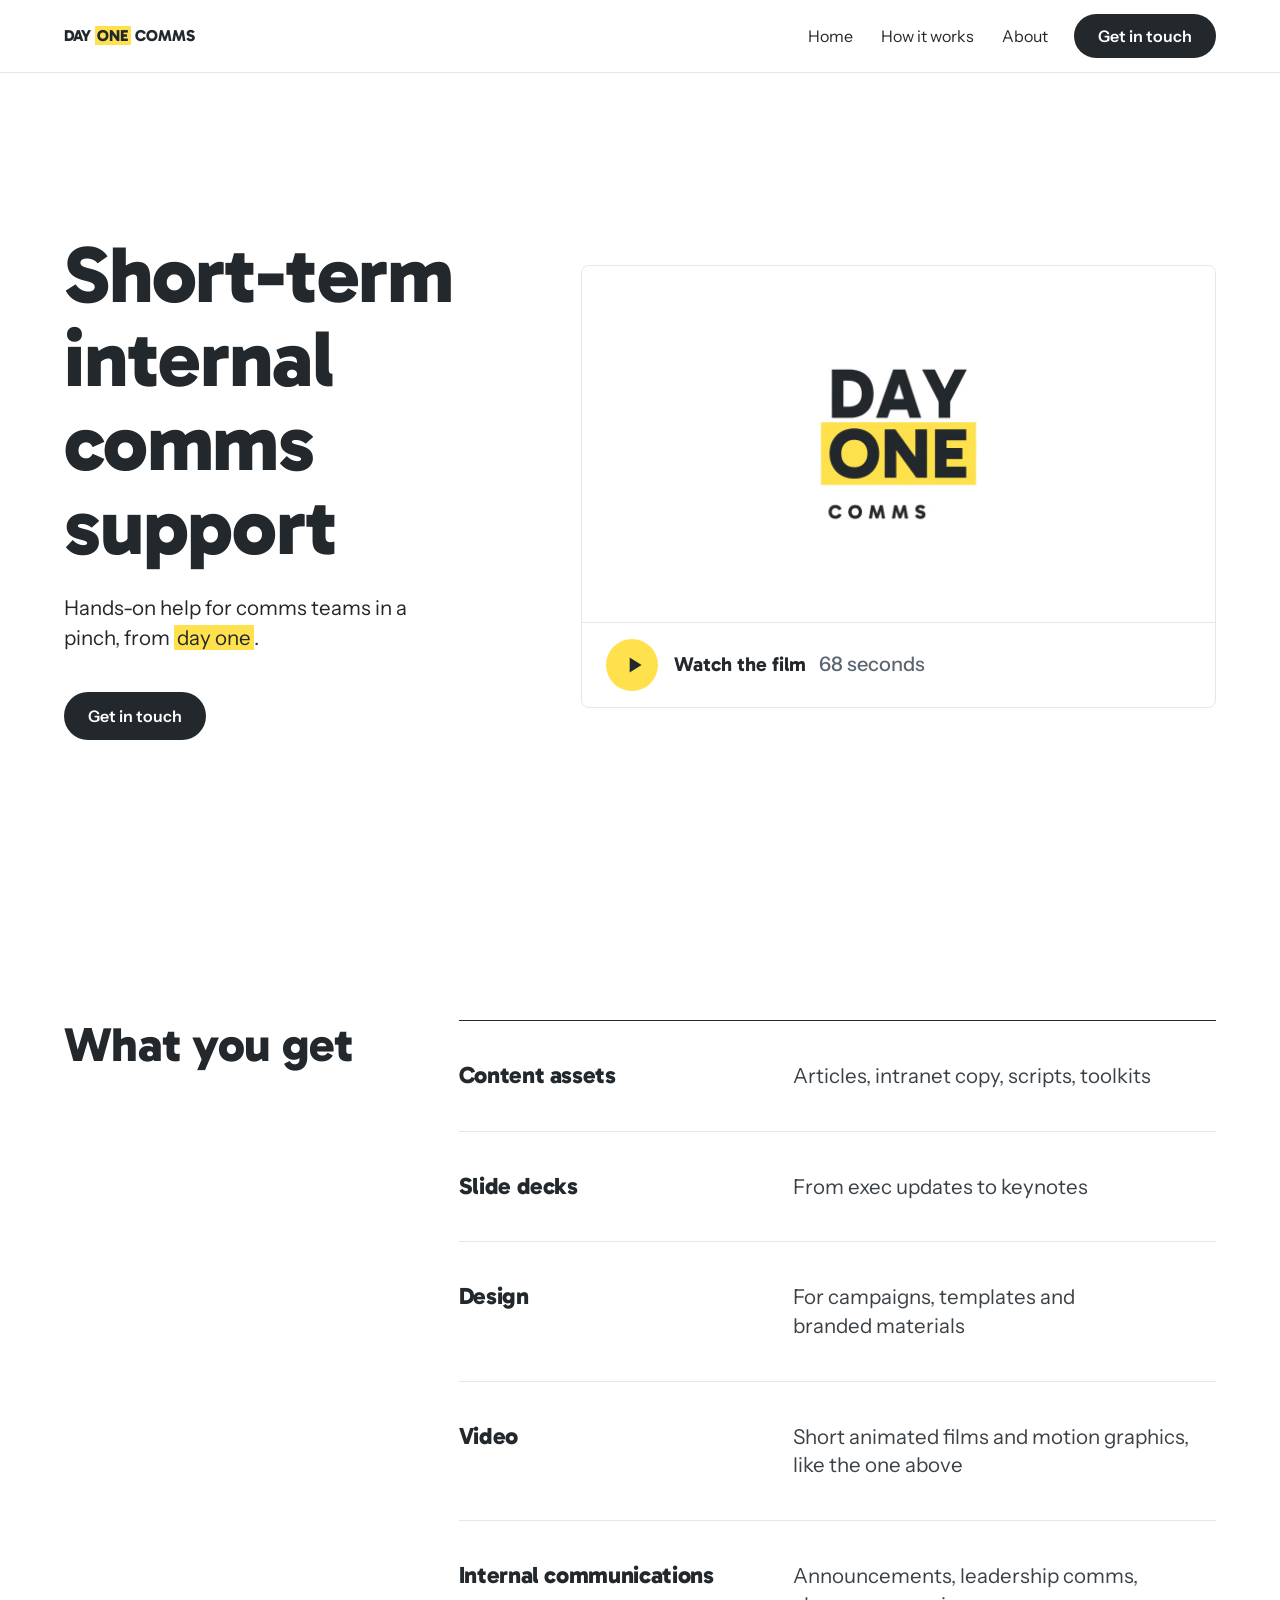
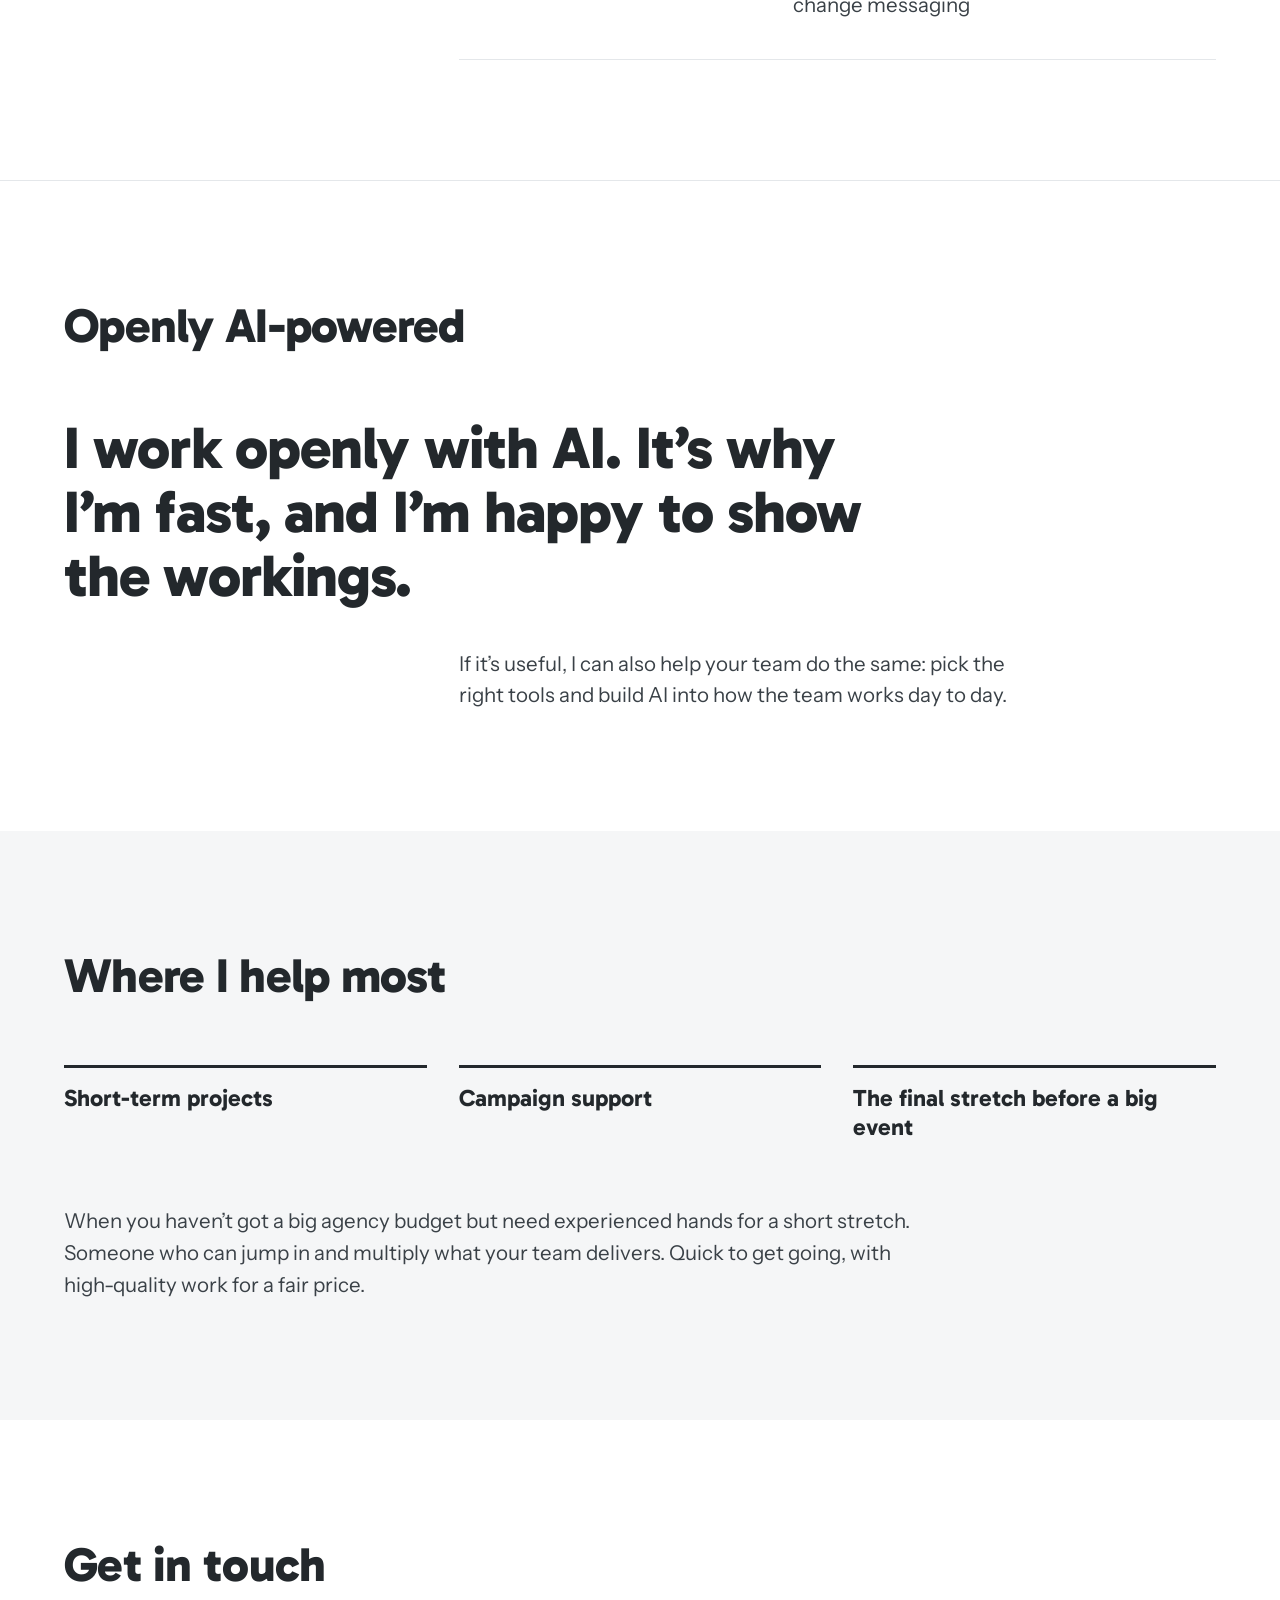
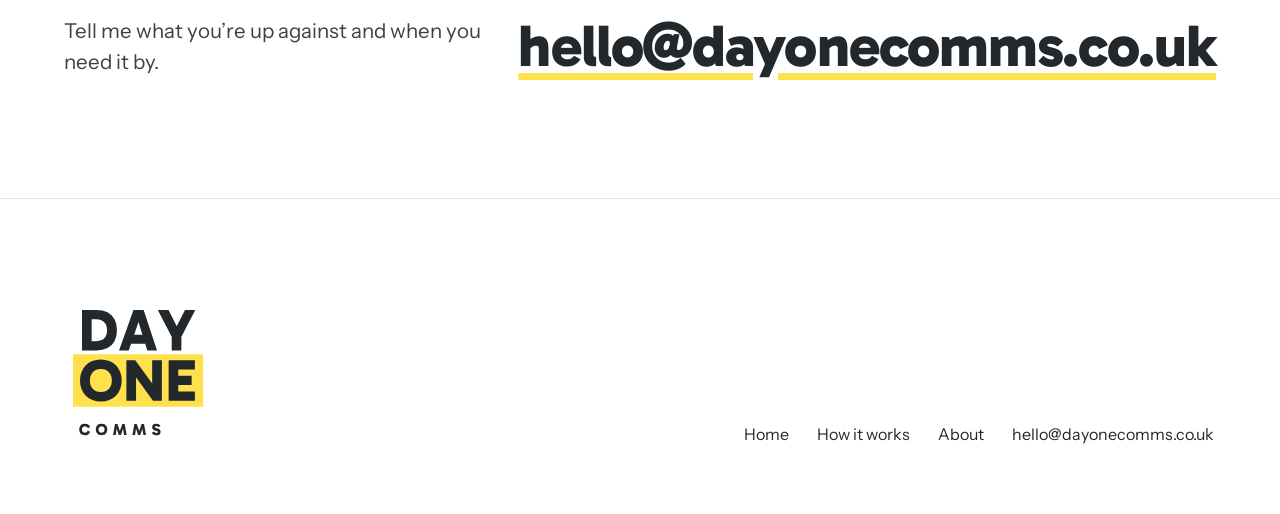
==== index.html @ db94499b "Add Cloudflare Web Analytics to all pages Cookieless visitor counts for Home, How it works and About" ====
<!doctype html>
<html lang="en">
<head>
  <meta charset="utf-8">
  <meta name="viewport" content="width=device-width, initial-scale=1">
  <title>Day One Comms</title>
  <meta name="description" content="Short-term, hands-on internal comms support. Content, slide decks, design and internal communications, produced from day one. Openly AI-powered.">
  <link rel="icon" href="favicon.svg" type="image/svg+xml">
  <link rel="stylesheet" href="https://fonts.googleapis.com/css2?family=Gabarito:wght@400..900&family=Instrument+Sans:ital,wght@0,400..700;1,400..700&display=swap">
  <link rel="stylesheet" href="site.css?v=1">
</head>
<body>

  <header class="site-nav">
    <nav class="container" aria-label="Main">
      <a class="wordmark" href="index.html">DAY <mark>ONE</mark> COMMS</a>
      <a href="index.html" aria-current="page">Home</a>
      <a href="how-it-works.html">How it works</a>
      <a href="bio.html">About</a>
      <a class="button" href="mailto:hello@dayonecomms.co.uk">Get in touch</a>
    </nav>
  </header>

  <main>
    <section class="hero">
      <div class="container grid">
        <div>
          <h1>Short-term internal comms support</h1>
          <p class="lead">Hands-on help for comms teams in a pinch, from <mark>day one</mark>.</p>
          <div class="actions">
            <a class="button" href="mailto:hello@dayonecomms.co.uk">Get in touch</a>
          </div>
        </div>

        <figure class="film-card">
          <button type="button" class="film-open" aria-haspopup="dialog" aria-controls="film-dialog">
            <img src="assets/film/day-one-comms-film-poster-v6.jpg" alt="" width="1280" height="720">
            <span class="film-bar">
              <span class="film-play" aria-hidden="true"><svg viewBox="0 0 24 24" width="26" height="26"><path d="M8 5v14l11-7z"/></svg></span>
              <span class="film-label">Watch the film <span class="film-len">68 seconds</span></span>
            </span>
          </button>
        </figure>
      </div>
    </section>

    <dialog id="film-dialog" class="film-dialog" aria-label="Day One Comms film">
      <form method="dialog"><button class="film-close">Close <span aria-hidden="true">&times;</span></button></form>
      <video controls playsinline preload="none" poster="assets/film/day-one-comms-film-poster-v6.jpg">
        <source src="assets/film/day-one-comms-film-v6.mp4" type="video/mp4">
      </video>
    </dialog>

    <section class="get">
      <div class="container grid">
        <div class="section-head">
          <h2>What you get</h2>
        </div>
        <ul class="rows section-body">
          <li><h3>Content assets</h3><p>Articles, intranet copy, scripts, toolkits</p></li>
          <li><h3>Slide decks</h3><p>From exec updates to keynotes</p></li>
          <li><h3>Design</h3><p>For campaigns, templates and branded materials</p></li>
          <li><h3>Video</h3><p>Short animated films and motion graphics, like the one above</p></li>
          <li><h3>Internal communications</h3><p>Announcements, leadership comms, change messaging</p></li>
        </ul>
      </div>
    </section>

    <section class="ai">
      <div class="container grid">
        <div class="section-head">
          <h2>Openly AI-powered</h2>
        </div>
        <div class="claim">
          <p>I work openly with AI. It’s why I’m fast, and I’m happy to show the workings.</p>
          <p>If it’s useful, I can also help your team do the same: pick the right tools and build AI into how the team works day to day.</p>
        </div>
      </div>
    </section>

    <section class="band">
      <div class="container">
        <h2>Where I help most</h2>
        <ul class="moments">
          <li>Short-term projects</li>
          <li>Campaign support</li>
          <li>The final stretch before a big event</li>
        </ul>
        <p class="detail">When you haven’t got a big agency budget but need experienced hands for a short stretch. Someone who can jump in and multiply what your team delivers. Quick to get going, with high-quality work for a fair price.</p>
      </div>
    </section>

    <section class="close">
      <div class="container grid">
        <div class="close-head">
          <h2>Get in touch</h2>
          <p class="ask">Tell me what you’re up against and when you need it by.</p>
        </div>
        <div class="address-wrap">
          <a class="address" href="mailto:hello@dayonecomms.co.uk">hello@dayonecomms.co.uk</a>
        </div>
      </div>
    </section>
  </main>

  <footer class="site-foot">
    <div class="container">
      <img src="assets/lockup-stacked.svg" alt="Day One Comms" width="160" height="120">
      <nav aria-label="Footer">
        <a href="index.html">Home</a>
        <a href="how-it-works.html">How it works</a>
        <a href="bio.html">About</a>
        <a href="mailto:hello@dayonecomms.co.uk">hello@dayonecomms.co.uk</a>
      </nav>
    </div>
  </footer>

<script>
  (() => {
    const dialog = document.getElementById('film-dialog');
    const video = dialog.querySelector('video');
    document.querySelector('.film-open').addEventListener('click', () => {
      dialog.showModal();
      video.play().catch(() => {});
    });
    // Click on the dark backdrop closes the film.
    dialog.addEventListener('click', (e) => { if (e.target === dialog) dialog.close(); });
    dialog.addEventListener('close', () => { video.pause(); video.currentTime = 0; });
  })();
</script>

<!-- Cloudflare Web Analytics --><script type='module' src='https://static.cloudflareinsights.com/beacon.min.js' data-cf-beacon='{"token": "22058b80ae3543c8bf9f6d104d61c646"}'></script><!-- End Cloudflare Web Analytics -->
</body>
</html>
---- site.css ----
/* Hallmark · shape: Briefing Ledger · genre: editorial · theme: brand · redesign: full
 * paper: oklch(100% 0 0) · accent: oklch(90% 0.16 98) · display: Gabarito · body: Instrument Sans · hero: Stage (/), Banner (/how-it-works.html, /bio.html) · nav: edge-aligned · footer: mast · signature: the Day One film, playable from the first screen · surface: absolute
 * axes: white/grotesk/highlighter · posture: Stage · contrast: pass · fold: pass · v2.0.0 */
/* Hallmark · pre-emit critique: P4 H4 E4 S3 R5 V4 · weakest: S, no real work to show yet; led with the film because it is the one piece of real work the site has */
/* Hallmark · waive 7b · paper token is #ffffff · the Day One brand is black and slate copy on white with a yellow highlighter, white is the brand's own paper */
/* Hallmark · waive 39b · button.film-open wraps the whole film poster · the film card is one large tap target that opens the Day One film dialog */
/* Hallmark · waive 77 · the close holds the heading, the ask and the address set large · the Day One close is the contact itself, short by design so the email address is the last thing a visitor sees */
/* Hallmark · waive 78 · the four step titles in .steps h2 are item titles · How it works has no section heads, each Day One step is titled at the item size so four fit across */
/* Hallmark · waive 44c · .page-head on How it works and About is a Banner hero · the Day One inner pages are reference pages, so the first section shows above the fold */
/* Hallmark · waive 26b · no form controls or disabled states exist · the Day One homepage has links and one film button, nothing that can be disabled */
/* Hallmark · reworded "Hands-on help for comms teams in a pinch. I get across your landscape quickly and start producing output on day one." to "Hands-on help for comms teams in a pinch, from day one." · 58 limits the hero to one sentence */
/* Hallmark · reworded "When you haven’t got a business case for a contractor, but you need experienced hands for a short stretch." to "When you haven’t got a big agency budget but need experienced hands for a short stretch." · owner request: Day One is short-term contracting */
/* Hallmark · reworded "No retainer, no onboarding, just high-quality work for a fair price." to "Quick to get going, with high-quality work for a fair price." · owner request: engagements do involve some onboarding */
/* Hallmark · reworded "Best for short-term projects, campaign support, or the final stretch before a big event." to three moments in Where I help most · 58 limits the hero to one sentence */
@import url("./tokens.css");
@import url("./base.css");

:root { --display-weight: 800; --tracking-display: -0.015em; }

/* Grid */
.grid { display: grid; grid-template-columns: repeat(12, minmax(0, 1fr)); column-gap: var(--gap-columns); }

/* Highlighter, the brand's one accent */
mark { background: var(--color-accent); color: var(--color-accent-ink); padding: 0 0.15em; box-decoration-break: clone; -webkit-box-decoration-break: clone; }

/* Nav: edge-aligned, wordmark left, links and the contact right */
.site-nav { border-bottom: var(--rule-hair) solid var(--color-rule); }
.site-nav .container { display: flex; align-items: center; gap: var(--space-lg); min-height: 72px; }
.wordmark { font-family: var(--font-display); font-weight: 800; font-size: var(--text-md); text-decoration: none; margin-right: auto; white-space: nowrap; }
.site-nav a:not(.wordmark):not(.button) { text-decoration: none; padding: var(--space-2xs) var(--space-3xs); white-space: nowrap; }
.site-nav a[aria-current="page"] { text-decoration: underline; text-decoration-color: var(--color-accent); text-decoration-thickness: 3px; text-underline-offset: 6px; }
.site-nav a:not(.wordmark):not(.button):hover { background: var(--color-accent); color: var(--color-accent-ink); }

/* The one primary button */
.button { display: inline-flex; align-items: center; min-height: 48px; padding: 0 var(--space-lg); border-radius: var(--radius-pill); background: var(--color-ink); color: var(--color-paper); font-weight: 600; text-decoration: none; white-space: nowrap; transition: background-color var(--dur-short) var(--ease-out), color var(--dur-short) var(--ease-out); }
.button:hover { background: var(--color-accent); color: var(--color-accent-ink); }
.button:active { background: var(--color-ink-2); color: var(--color-paper); }
.button:focus-visible { outline: 2px solid var(--color-focus); outline-offset: 3px; }
.site-nav .button { min-height: 44px; }

/* Hero: Stage, text on five columns, the film on seven */
.hero { min-height: calc(100dvh - 73px); display: flex; align-items: center; padding-block: var(--space-xl); }
.hero .grid { align-items: center; grid-template-columns: minmax(0, 5fr) minmax(0, 7fr); column-gap: var(--space-2xl); }
.hero h1 { font-size: var(--text-display); max-width: 11ch; }
.hero .lead { margin-top: var(--space-lg); max-width: 26ch; }
.hero .actions { margin-top: var(--space-xl); display: flex; gap: var(--space-lg); align-items: center; flex-wrap: wrap; }

/* The film */
.film-card { margin: 0; }
.film-open { all: unset; box-sizing: border-box; display: block; width: 100%; cursor: pointer; border: var(--rule-hair) solid var(--color-rule); border-radius: 8px; overflow: hidden; background: var(--color-paper); }
.film-open img { width: 100%; height: auto; }
.film-bar { white-space: nowrap; display: flex; align-items: center; gap: var(--space-md); padding: var(--space-md) var(--space-lg); border-top: var(--rule-hair) solid var(--color-rule); }
.film-play { flex: 0 0 52px; width: 52px; height: 52px; border-radius: 50%; background: var(--color-accent); display: flex; align-items: center; justify-content: center; padding-left: var(--space-2xs); box-sizing: border-box; transition: transform var(--dur-short) var(--ease-out); }
.film-play svg { fill: var(--color-accent-ink); }
.film-open:hover .film-play { transform: scale(1.07); }
.film-open:active .film-play { transform: scale(0.97); }
.film-open:focus-visible { outline: 2px solid var(--color-focus); outline-offset: 3px; }
.film-label { font-family: var(--font-display); font-weight: 700; font-size: var(--text-lg); white-space: nowrap; }
.film-len { font-family: var(--font-body); font-weight: 500; color: var(--color-muted); margin-left: 0.4em; }
.film-dialog { border: 0; padding: 0; background: transparent; width: min(92vw, 1280px); max-width: none; overflow: visible; }
.film-dialog::backdrop { background: var(--color-backdrop); }
.film-dialog video { width: 100%; aspect-ratio: 16 / 9; border-radius: 8px; background: var(--color-video); }
.film-close { all: unset; cursor: pointer; position: absolute; top: -2.6rem; right: 0; color: var(--color-on-backdrop); font-weight: 600; padding: var(--space-2xs) var(--space-xs); }
.film-close:focus-visible { outline: 2px solid var(--color-accent); }

/* Sections */
section { padding-block: var(--section-gap-s); }
.section-head { grid-column: 1 / span 4; }
.section-body { grid-column: 5 / span 8; }

/* What you get: rows parted by hairlines */
.rows { list-style: none; margin: 0; padding: 0; border-top: var(--rule-hair) solid var(--color-ink); }
.rows li { display: grid; grid-template-columns: 5fr 7fr; column-gap: var(--gap-columns); align-items: baseline; padding-block: var(--space-xl); border-bottom: var(--rule-hair) solid var(--color-rule); }
.rows h3 { font-size: var(--text-title); }
.rows p { color: var(--color-ink-2); font-size: var(--text-lead); line-height: 1.4; }

/* Openly AI-powered: split head, the claim set large */
.ai { border-top: var(--rule-hair) solid var(--color-rule); }
.ai .section-head { grid-column: 1 / -1; }
.ai .claim { grid-column: 1 / span 10; margin-top: var(--space-2xl); }
.ai .claim p:first-child { max-width: none; font-family: var(--font-display); font-weight: 800; font-size: var(--text-display-s); line-height: 1.08; letter-spacing: -0.015em; }
.ai .claim p + p { margin-top: var(--space-xl); margin-left: calc((100% + var(--gap-columns)) * 0.4); font-size: var(--text-lead); color: var(--color-ink-2); max-width: 46ch; }

/* Where I help most: a band on paper-2 */
.band { background: var(--color-paper-2); color: var(--color-ink); }
.band .lead { margin-top: var(--space-md); }
.moments { list-style: none; margin: var(--space-2xl) 0 0; padding: 0; display: grid; grid-template-columns: repeat(3, minmax(0, 1fr)); gap: var(--gap-columns); }
.moments li { border-top: 3px solid var(--color-ink); padding-top: var(--space-md); font-family: var(--font-display); font-weight: 700; font-size: var(--text-title); line-height: 1.2; }
.band .detail { margin-top: var(--space-2xl); max-width: 62ch; font-size: var(--text-lead); color: var(--color-ink-2); }

/* Close: the ask, then the address */
.close .grid { align-items: end; }
.close .close-head { grid-column: 1 / span 5; }
.close .address-wrap { grid-column: 6 / span 7; justify-self: end; }
.close .ask { margin-top: var(--space-lg); font-size: var(--text-lead); color: var(--color-ink-2); }
.close .address { display: inline-block; white-space: nowrap; font-family: var(--font-display); font-weight: 800; font-size: clamp(1.25rem, 5.4vw, var(--text-display-s)); line-height: 1.1; letter-spacing: -0.015em; text-decoration: underline; text-decoration-color: var(--color-accent); text-decoration-thickness: 0.12em; text-underline-offset: 0.12em; transition: background-color var(--dur-short) var(--ease-out); }
.close .address:hover { background: var(--color-accent); color: var(--color-accent-ink); }
.close .address:active { background: var(--color-paper-3); }

/* Footer: mast */
.site-foot { border-top: var(--rule-hair) solid var(--color-rule); padding-block: var(--space-3xl) var(--space-2xl); }
.site-foot .container { display: flex; align-items: flex-end; justify-content: space-between; gap: var(--space-xl); flex-wrap: wrap; }
.site-foot img { width: 160px; height: auto; }
.site-foot nav { display: flex; gap: var(--space-lg); flex-wrap: wrap; }
.site-foot nav a { text-decoration: none; padding: var(--space-2xs) var(--space-3xs); }
.site-foot nav a:hover { background: var(--color-accent); color: var(--color-accent-ink); }

/* Under 60rem everything stacks in reading order */
@media (max-width: 60rem) {
  .hero { min-height: 0; }
  .hero .grid { grid-template-columns: minmax(0, 1fr); row-gap: var(--space-xl); }
  .section-head, .section-body, .ai .claim, .ai .section-head, .close .close-head, .close .address-wrap { grid-column: 1 / -1; justify-self: start; }
  .close .address-wrap { margin-top: var(--space-xl); }
  .ai .claim p + p { margin-left: 0; }
  .section-body, .ai .claim { margin-top: var(--space-xl); }
  .rows li { grid-template-columns: minmax(0, 1fr); row-gap: var(--space-xs); }
  .moments { grid-template-columns: minmax(0, 1fr); }
  .site-nav .container { flex-wrap: wrap; row-gap: var(--space-xs); padding-block: var(--space-sm); }
}
@media (max-width: 40rem) {
  .film-bar, .film-label { white-space: normal; }
  .film-len { display: block; margin-left: 0; }
}

/* Inner pages: Banner hero, the first section starts above the fold */
.page-head { padding-block: var(--space-3xl); }
.page-head + section:not(.band) { padding-top: var(--space-2xl); }
.page-head + section.process:not(.band) { padding-top: 0; }
.close h2 mark { white-space: nowrap; }
.page-head h1 { font-size: var(--text-display); }
.page-head .lead { margin-top: var(--space-lg); max-width: 40ch; }
.page-head .intro { margin-top: var(--space-lg); max-width: 38ch; font-family: var(--font-display); font-weight: 700; font-size: var(--text-xl); line-height: 1.3; letter-spacing: -0.01em; }

/* How it works: four steps across */
.steps { list-style: none; margin: 0; padding: 0; display: grid; grid-template-columns: repeat(4, minmax(0, 1fr)); gap: var(--gap-columns); counter-reset: step; }
.steps > li { border-top: 3px solid var(--color-ink); padding-top: var(--space-lg); }
.steps .art { background: var(--color-paper-2); border-radius: var(--radius-card); padding: var(--space-lg); margin-bottom: var(--space-lg); }
.steps .art svg { width: 100%; height: auto; max-height: 180px; }
.steps h2 { font-size: var(--text-title); line-height: 1.2; }
.steps h2 .h2-light { display: block; }
.steps ul { margin: var(--space-md) 0 0; padding-left: 1.1em; }
.steps ul li { margin-block: var(--space-2xs); }
.steps ul li::marker { color: var(--color-muted); }

/* Wireframe illustrations, the brand's own drawing style */
.wf .card { fill: var(--color-paper); stroke: var(--color-ink); stroke-width: 2.5; }
.wf .card-faint { fill: var(--color-paper); stroke: var(--color-rule); stroke-width: 2.5; }
.wf .bar { fill: var(--color-rule); }
.wf .bar-ink { fill: var(--color-ink); }
.wf .hl { fill: var(--color-accent); }
.wf .swatch-muted { fill: var(--color-muted); }
.wf .tick { fill: none; stroke: var(--color-accent-ink); stroke-width: 2.6; stroke-linecap: round; stroke-linejoin: round; }

/* About: a two by two of strengths */
.strengths { list-style: none; margin: var(--space-2xl) 0 0; padding: 0; display: grid; grid-template-columns: repeat(2, minmax(0, 1fr)); gap: var(--space-2xl) var(--gap-columns); }
.strengths li { border-top: 3px solid var(--color-ink); padding-top: var(--space-md); font-size: var(--text-lead); line-height: 1.4; }
.rows.facts li { grid-template-columns: minmax(0, 1fr); }

@media (max-width: 60rem) {
  .steps { grid-template-columns: repeat(2, minmax(0, 1fr)); row-gap: var(--space-2xl); }
  .strengths { grid-template-columns: minmax(0, 1fr); }
}
@media (max-width: 40rem) {
  .steps { grid-template-columns: minmax(0, 1fr); }
}
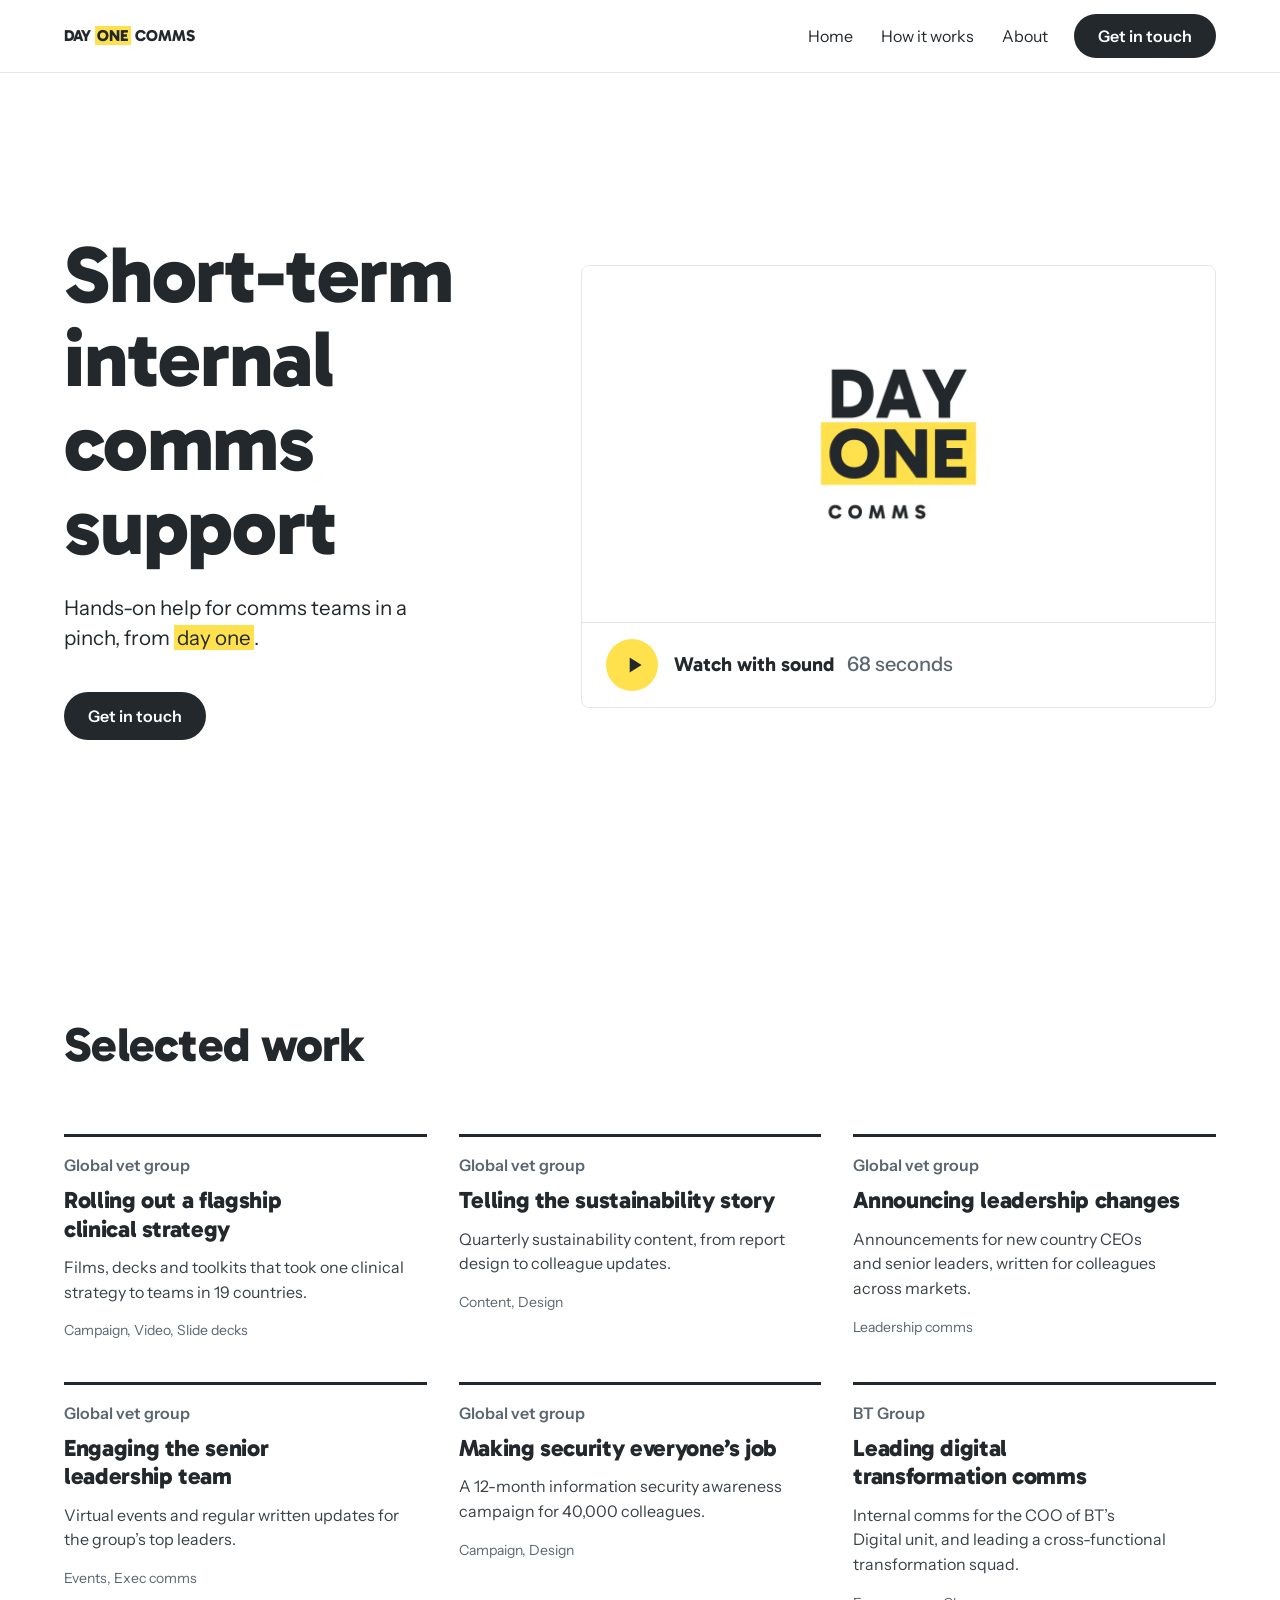
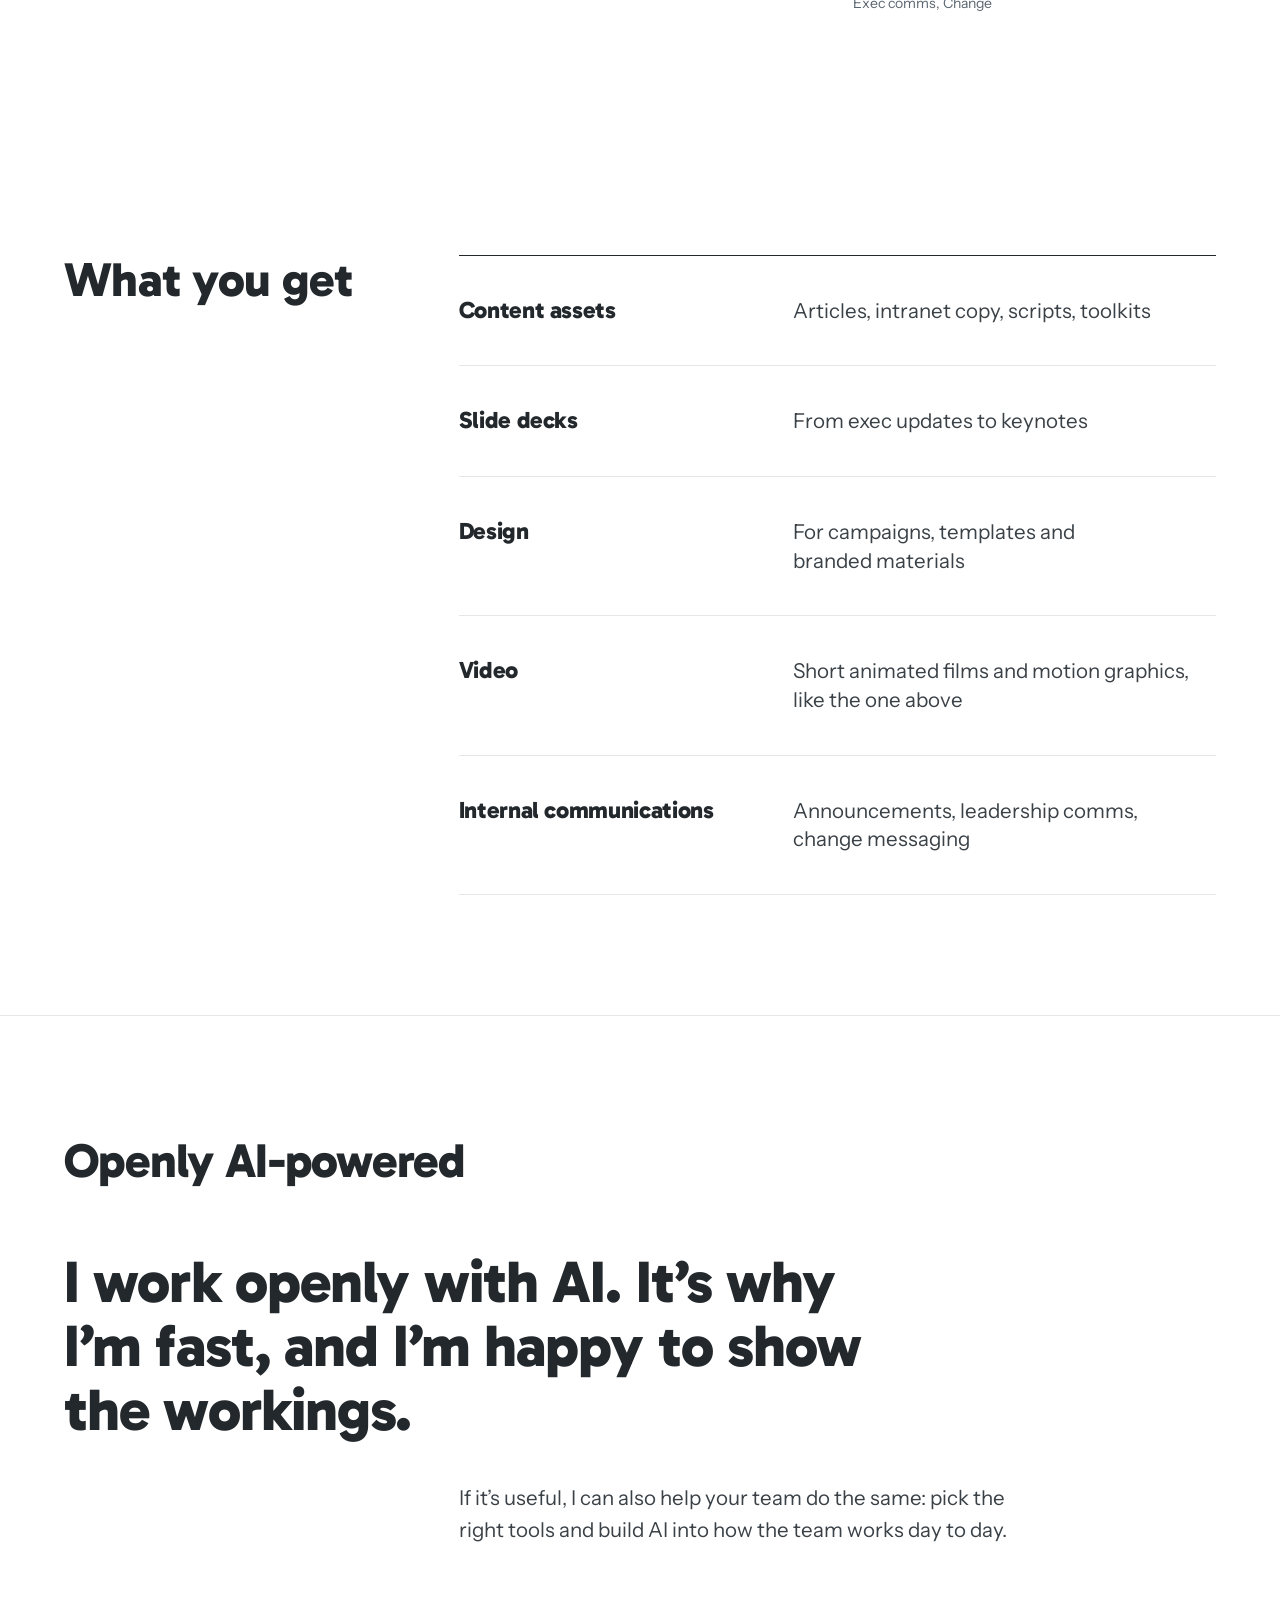
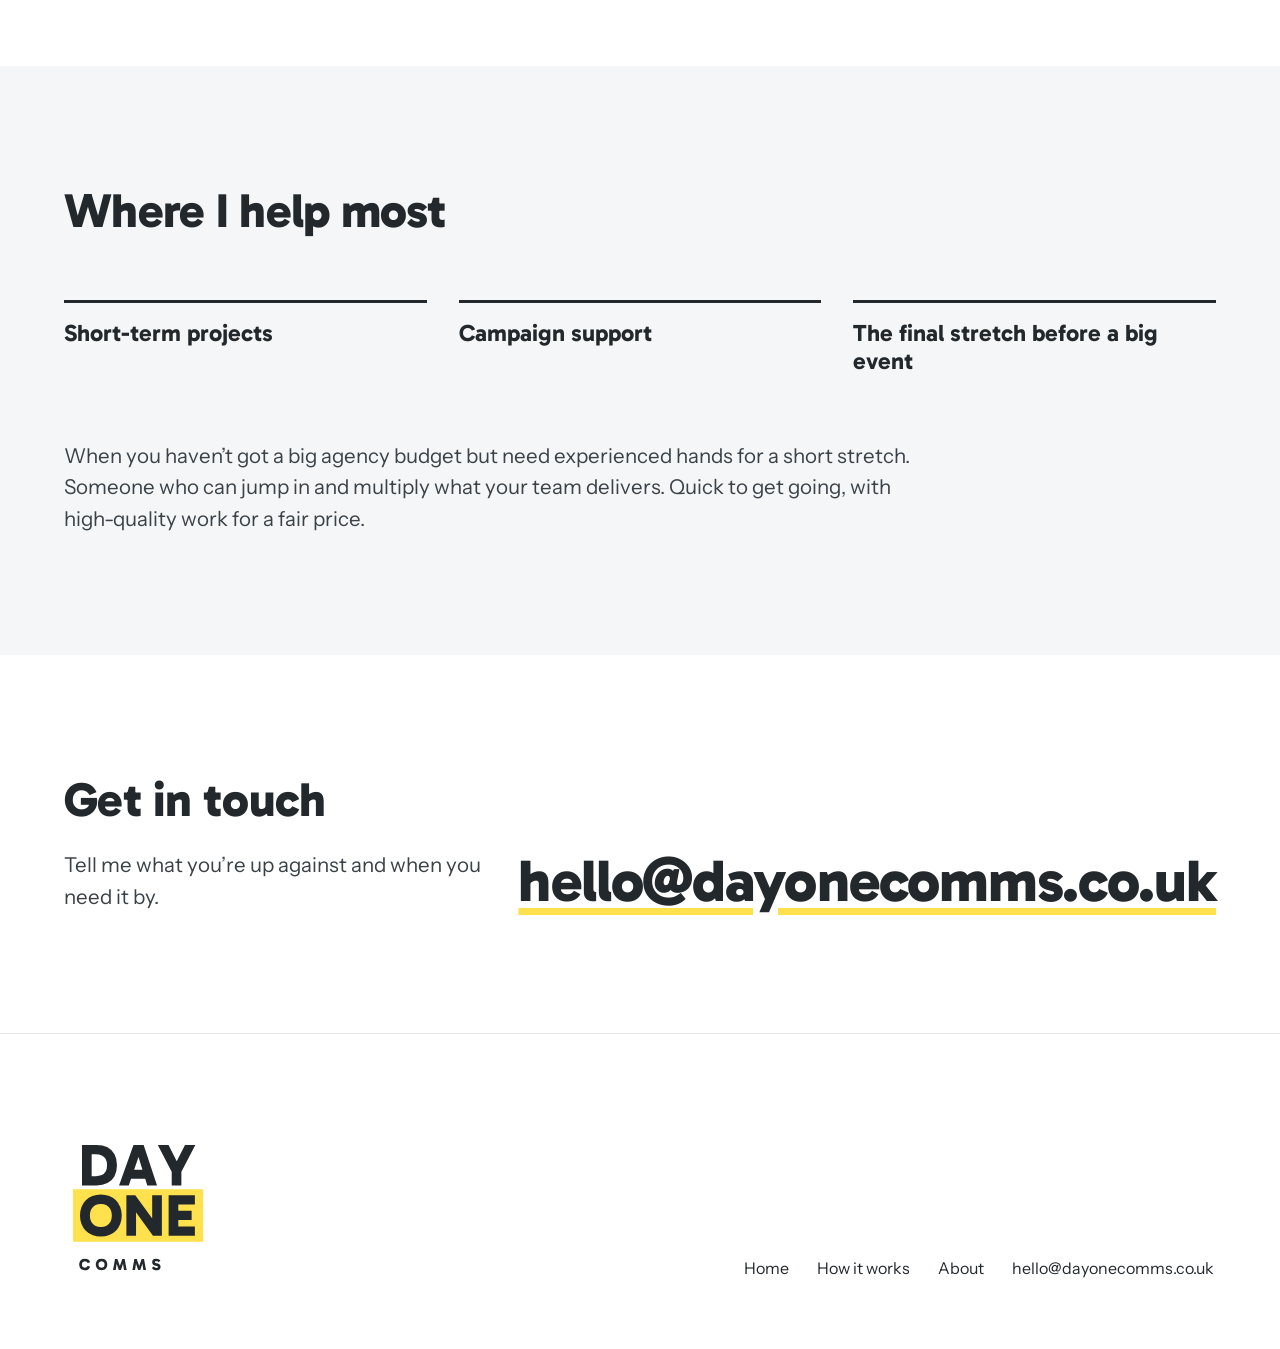
==== commit 8ac51df3: "Add selected work and motion Six text-led work tiles on the homepage (IVC work described as a global" ====
--- a/index.html
+++ b/index.html
@@ -7,7 +7,8 @@
   <meta name="description" content="Short-term, hands-on internal comms support. Content, slide decks, design and internal communications, produced from day one. Openly AI-powered.">
   <link rel="icon" href="favicon.svg" type="image/svg+xml">
   <link rel="stylesheet" href="https://fonts.googleapis.com/css2?family=Gabarito:wght@400..900&family=Instrument+Sans:ital,wght@0,400..700;1,400..700&display=swap">
-  <link rel="stylesheet" href="site.css?v=1">
+  <link rel="stylesheet" href="site.css?v=2">
+  <script>document.documentElement.classList.add('js');</script>
 </head>
 <body>
 
@@ -26,7 +27,7 @@
       <div class="container grid">
         <div>
           <h1>Short-term internal comms support</h1>
-          <p class="lead">Hands-on help for comms teams in a pinch, from <mark>day one</mark>.</p>
+          <p class="lead">Hands-on help for comms teams in a pinch, from <mark class="sweep">day one</mark>.</p>
           <div class="actions">
             <a class="button" href="mailto:hello@dayonecomms.co.uk">Get in touch</a>
           </div>
@@ -34,10 +35,10 @@
 
         <figure class="film-card">
           <button type="button" class="film-open" aria-haspopup="dialog" aria-controls="film-dialog">
-            <img src="assets/film/day-one-comms-film-poster-v6.jpg" alt="" width="1280" height="720">
+            <video class="film-preview" muted loop playsinline preload="metadata" poster="assets/film/day-one-comms-film-poster-v6.jpg" width="1280" height="720" aria-hidden="true"><source src="assets/film/day-one-comms-film-preview.mp4" type="video/mp4"></video>
             <span class="film-bar">
               <span class="film-play" aria-hidden="true"><svg viewBox="0 0 24 24" width="26" height="26"><path d="M8 5v14l11-7z"/></svg></span>
-              <span class="film-label">Watch the film <span class="film-len">68 seconds</span></span>
+              <span class="film-label">Watch with sound <span class="film-len">68 seconds</span></span>
             </span>
           </button>
         </figure>
@@ -51,8 +52,52 @@
       </video>
     </dialog>
 
+    <section class="work">
+      <div class="container">
+        <h2 class="reveal">Selected work</h2>
+        <ul class="work-grid">
+          <li class="tile reveal" style="--i: 0">
+            <p class="tile-client">Global vet group</p>
+            <h3>Rolling out a flagship clinical strategy</h3>
+            <p class="tile-line">Films, decks and toolkits that took one clinical strategy to teams in 19 countries.</p>
+            <p class="tile-tags">Campaign, Video, Slide decks</p>
+          </li>
+          <li class="tile reveal" style="--i: 1">
+            <p class="tile-client">Global vet group</p>
+            <h3>Telling the sustainability story</h3>
+            <p class="tile-line">Quarterly sustainability content, from report design to colleague updates.</p>
+            <p class="tile-tags">Content, Design</p>
+          </li>
+          <li class="tile reveal" style="--i: 2">
+            <p class="tile-client">Global vet group</p>
+            <h3>Announcing leadership changes</h3>
+            <p class="tile-line">Announcements for new country CEOs and senior leaders, written for colleagues across markets.</p>
+            <p class="tile-tags">Leadership comms</p>
+          </li>
+          <li class="tile reveal" style="--i: 0">
+            <p class="tile-client">Global vet group</p>
+            <h3>Engaging the senior leadership team</h3>
+            <p class="tile-line">Virtual events and regular written updates for the group’s top leaders.</p>
+            <p class="tile-tags">Events, Exec comms</p>
+          </li>
+          <li class="tile reveal" style="--i: 1">
+            <p class="tile-client">Global vet group</p>
+            <h3>Making security everyone’s job</h3>
+            <p class="tile-line">A 12-month information security awareness campaign for 40,000 colleagues.</p>
+            <p class="tile-tags">Campaign, Design</p>
+          </li>
+          <li class="tile reveal" style="--i: 2">
+            <p class="tile-client">BT Group</p>
+            <h3>Leading digital transformation comms</h3>
+            <p class="tile-line">Internal comms for the COO of BT’s Digital unit, and leading a cross-functional transformation squad.</p>
+            <p class="tile-tags">Exec comms, Change</p>
+          </li>
+        </ul>
+      </div>
+    </section>
+
     <section class="get">
-      <div class="container grid">
+      <div class="container grid reveal">
         <div class="section-head">
           <h2>What you get</h2>
         </div>
@@ -67,7 +112,7 @@
     </section>
 
     <section class="ai">
-      <div class="container grid">
+      <div class="container grid reveal">
         <div class="section-head">
           <h2>Openly AI-powered</h2>
         </div>
@@ -79,7 +124,7 @@
     </section>
 
     <section class="band">
-      <div class="container">
+      <div class="container reveal">
         <h2>Where I help most</h2>
         <ul class="moments">
           <li>Short-term projects</li>
@@ -91,7 +136,7 @@
     </section>
 
     <section class="close">
-      <div class="container grid">
+      <div class="container grid reveal">
         <div class="close-head">
           <h2>Get in touch</h2>
           <p class="ask">Tell me what you’re up against and when you need it by.</p>
@@ -129,6 +174,7 @@
   })();
 </script>
 
+<script src="motion.js?v=1" defer></script>
 <!-- Cloudflare Web Analytics --><script type='module' src='https://static.cloudflareinsights.com/beacon.min.js' data-cf-beacon='{"token": "22058b80ae3543c8bf9f6d104d61c646"}'></script><!-- End Cloudflare Web Analytics -->
 </body>
 </html>
--- a/site.css
+++ b/site.css
@@ -21,7 +21,7 @@
 .grid { display: grid; grid-template-columns: repeat(12, minmax(0, 1fr)); column-gap: var(--gap-columns); }
 
 /* Highlighter, the brand's one accent */
-mark { background: var(--color-accent); color: var(--color-accent-ink); padding: 0 0.15em; box-decoration-break: clone; -webkit-box-decoration-break: clone; }
+mark { background: linear-gradient(var(--color-accent), var(--color-accent)) no-repeat 0 0 / 100% 100%; color: var(--color-accent-ink); padding: 0 0.15em; box-decoration-break: clone; -webkit-box-decoration-break: clone; }
 
 /* Nav: edge-aligned, wordmark left, links and the contact right */
 .site-nav { border-bottom: var(--rule-hair) solid var(--color-rule); }
@@ -48,7 +48,7 @@
 /* The film */
 .film-card { margin: 0; }
 .film-open { all: unset; box-sizing: border-box; display: block; width: 100%; cursor: pointer; border: var(--rule-hair) solid var(--color-rule); border-radius: 8px; overflow: hidden; background: var(--color-paper); }
-.film-open img { width: 100%; height: auto; }
+.film-open img, .film-open video { display: block; width: 100%; height: auto; aspect-ratio: 16 / 9; object-fit: cover; }
 .film-bar { white-space: nowrap; display: flex; align-items: center; gap: var(--space-md); padding: var(--space-md) var(--space-lg); border-top: var(--rule-hair) solid var(--color-rule); }
 .film-play { flex: 0 0 52px; width: 52px; height: 52px; border-radius: 50%; background: var(--color-accent); display: flex; align-items: center; justify-content: center; padding-left: var(--space-2xs); box-sizing: border-box; transition: transform var(--dur-short) var(--ease-out); }
 .film-play svg { fill: var(--color-accent-ink); }
@@ -163,3 +163,27 @@
 @media (max-width: 40rem) {
   .steps { grid-template-columns: minmax(0, 1fr); }
 }
+
+/* Motion: the highlighter sweeps on, sections ease in, all of it off under reduced motion */
+.js mark.sweep { background-size: 0% 100%; transition: background-size 900ms var(--ease-out); }
+.js mark.sweep.is-in { background-size: 100% 100%; }
+.js .reveal { opacity: 0; transform: translateY(var(--space-md)); transition: opacity 700ms var(--ease-out), transform 700ms var(--ease-out); transition-delay: calc(var(--i, 0) * 80ms); }
+.js .reveal.is-in { opacity: 1; transform: none; }
+
+/* Selected work: text-led tiles */
+.work-grid { list-style: none; margin: var(--space-2xl) 0 0; padding: 0; display: grid; grid-template-columns: repeat(3, minmax(0, 1fr)); gap: var(--space-xl) var(--gap-columns); }
+.tile { position: relative; border-top: 3px solid var(--color-ink); padding-top: var(--space-md); transition: border-color var(--dur-short) var(--ease-out); }
+.tile::before { content: ""; position: absolute; inset: -3px 0 auto 0; height: 3px; background: var(--color-accent); transform: scaleX(0); transform-origin: left; transition: transform var(--dur-long) var(--ease-out); }
+.tile:hover::before { transform: scaleX(1); }
+.tile-client { font-weight: 600; color: var(--color-muted); }
+.tile h3 { margin-top: var(--space-xs); font-size: var(--text-title); line-height: 1.2; }
+.tile-line { margin-top: var(--space-sm); color: var(--color-ink-2); }
+.tile-tags { margin-top: var(--space-md); font-size: var(--text-sm); color: var(--color-muted); }
+@media (max-width: 60rem) { .work-grid { grid-template-columns: repeat(2, minmax(0, 1fr)); } }
+@media (max-width: 40rem) { .work-grid { grid-template-columns: minmax(0, 1fr); } }
+
+@media (prefers-reduced-motion: reduce) {
+  .js mark.sweep { transition: none; background-size: 100% 100%; }
+  .js .reveal { opacity: 1; transform: none; transition: none; }
+  .tile::before { transition: none; }
+}
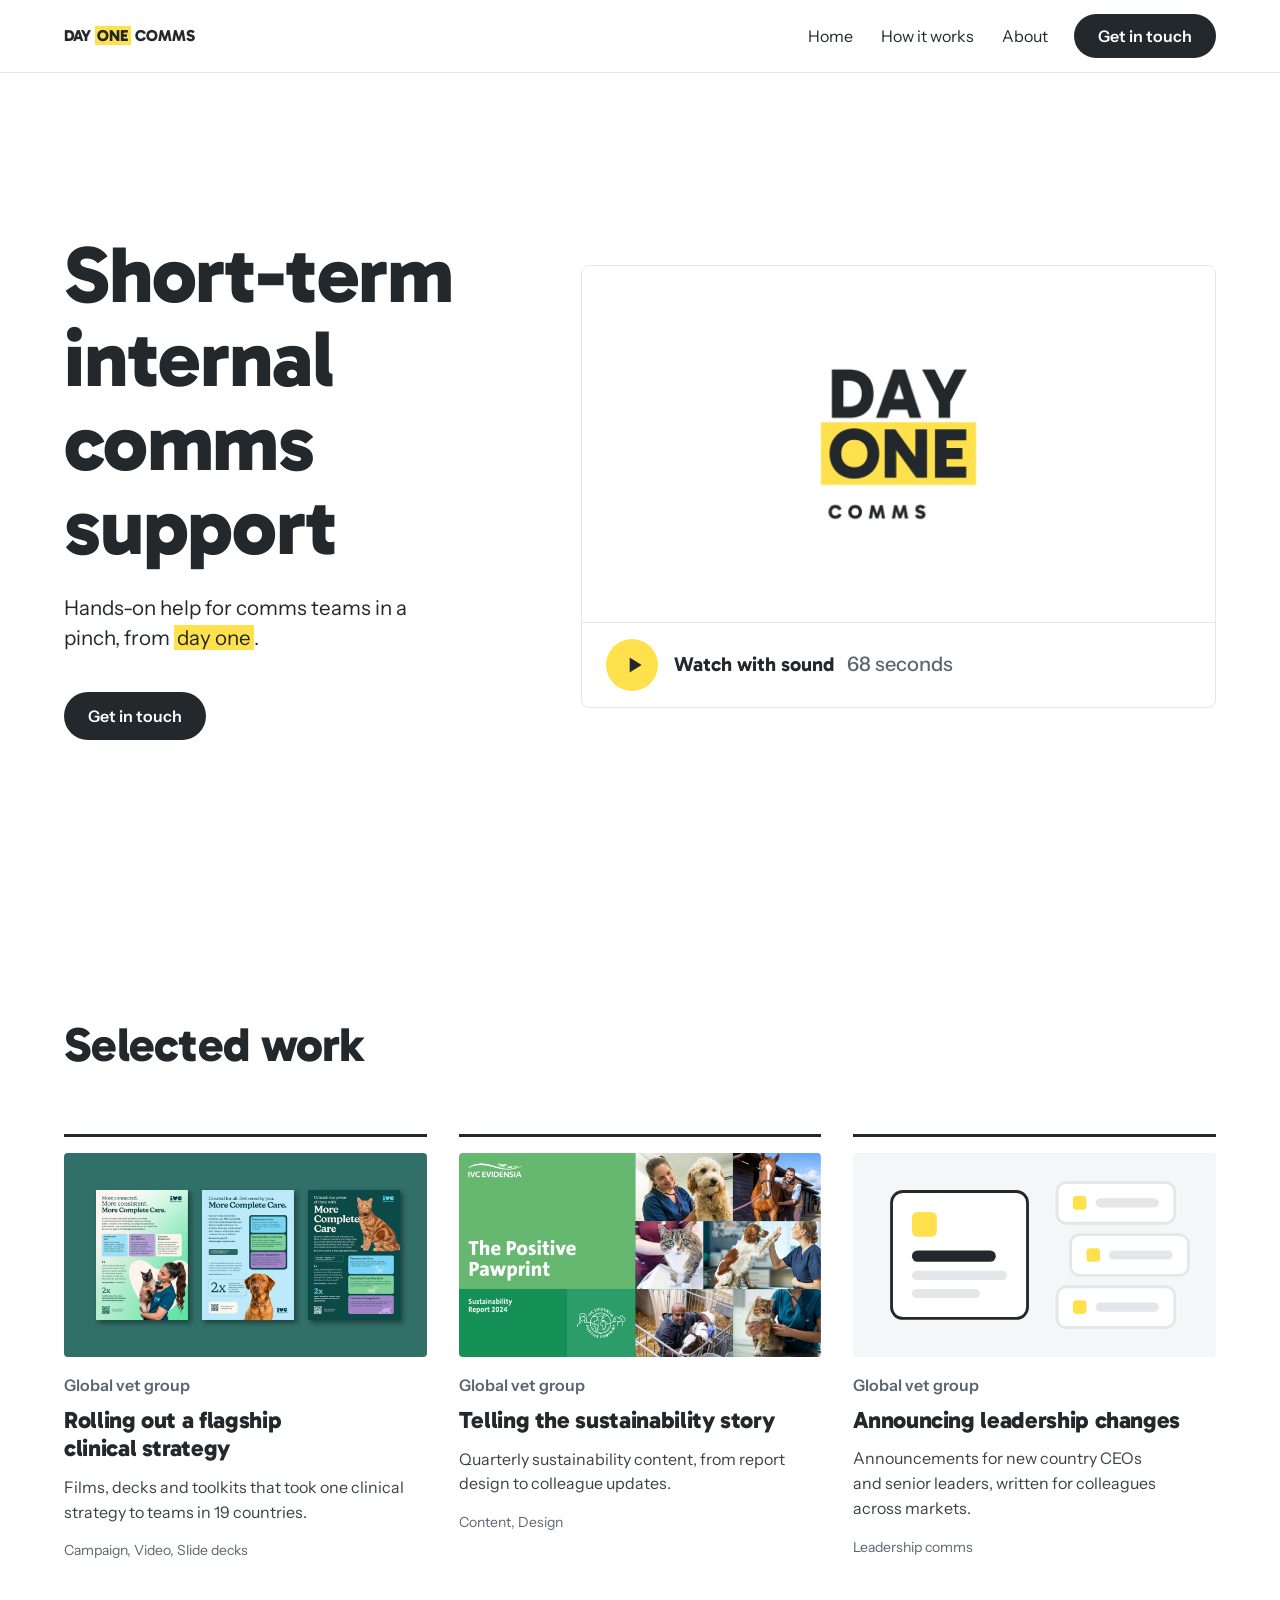
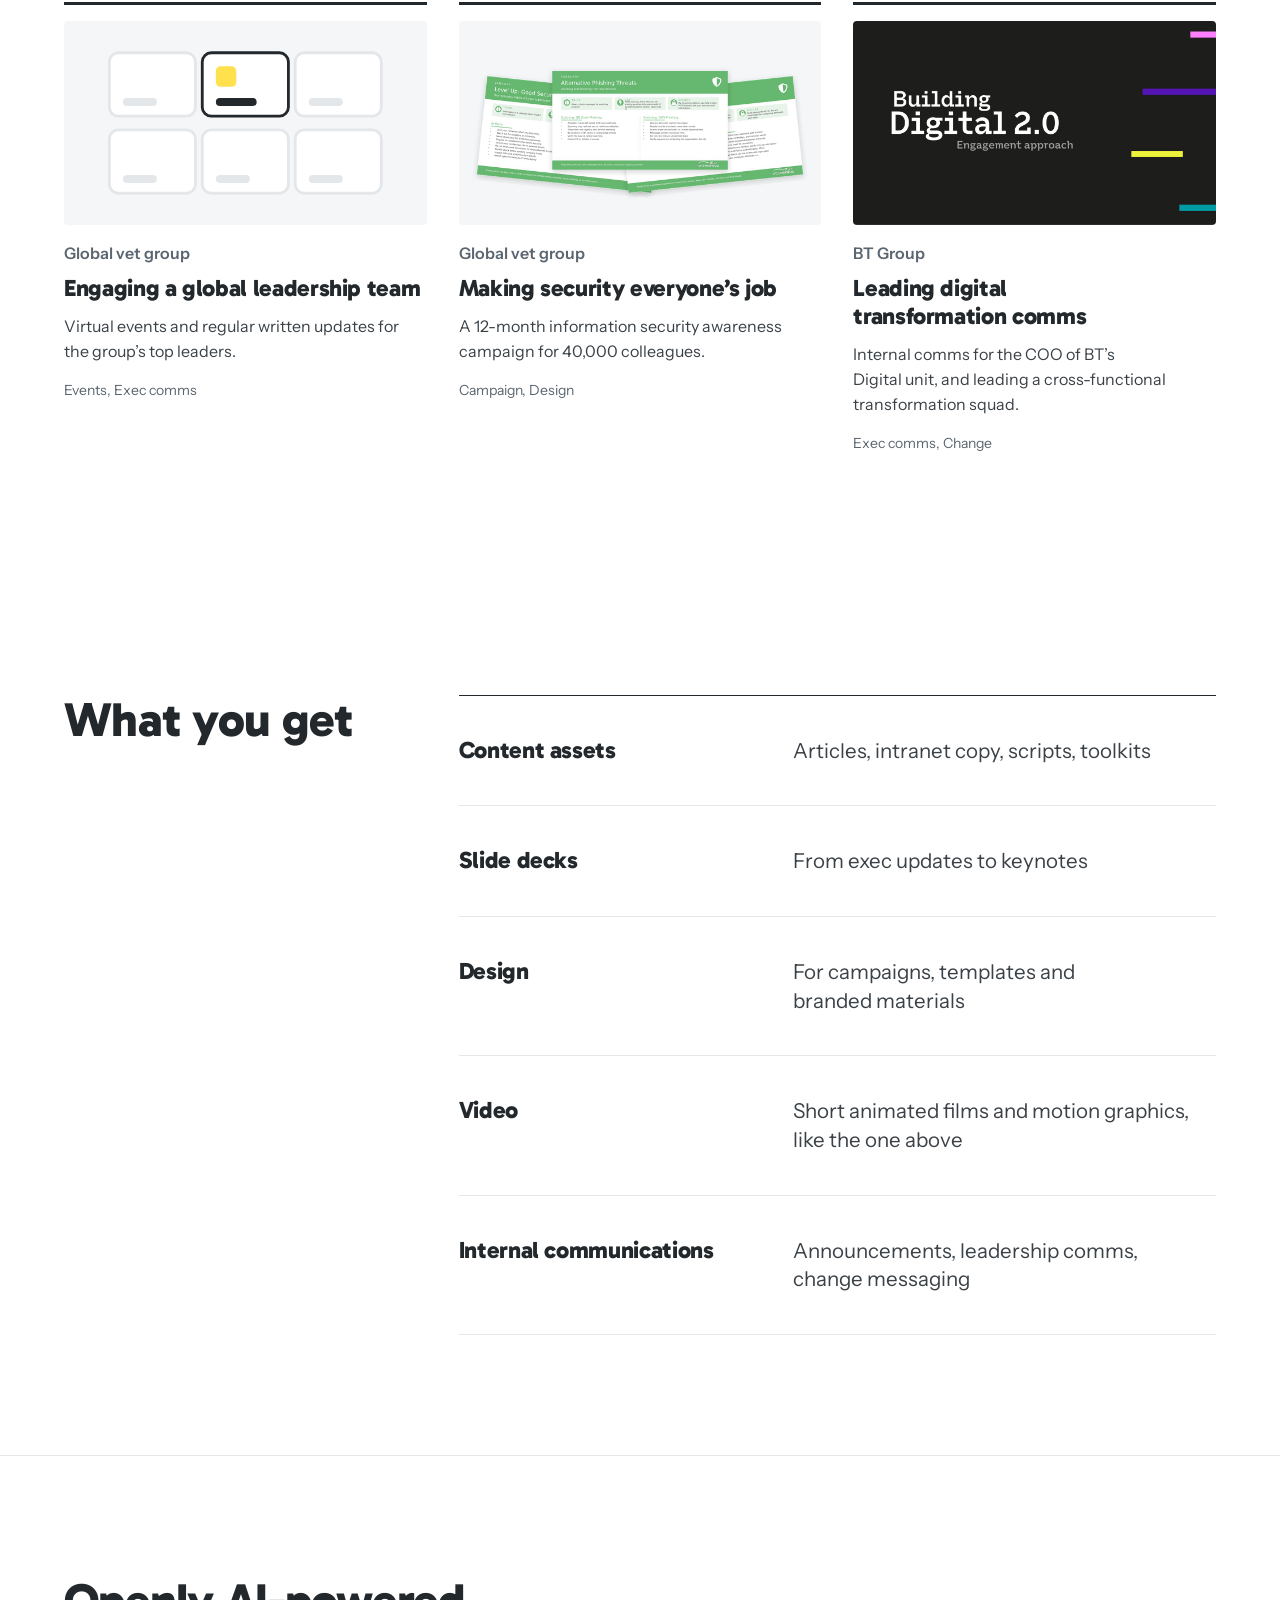
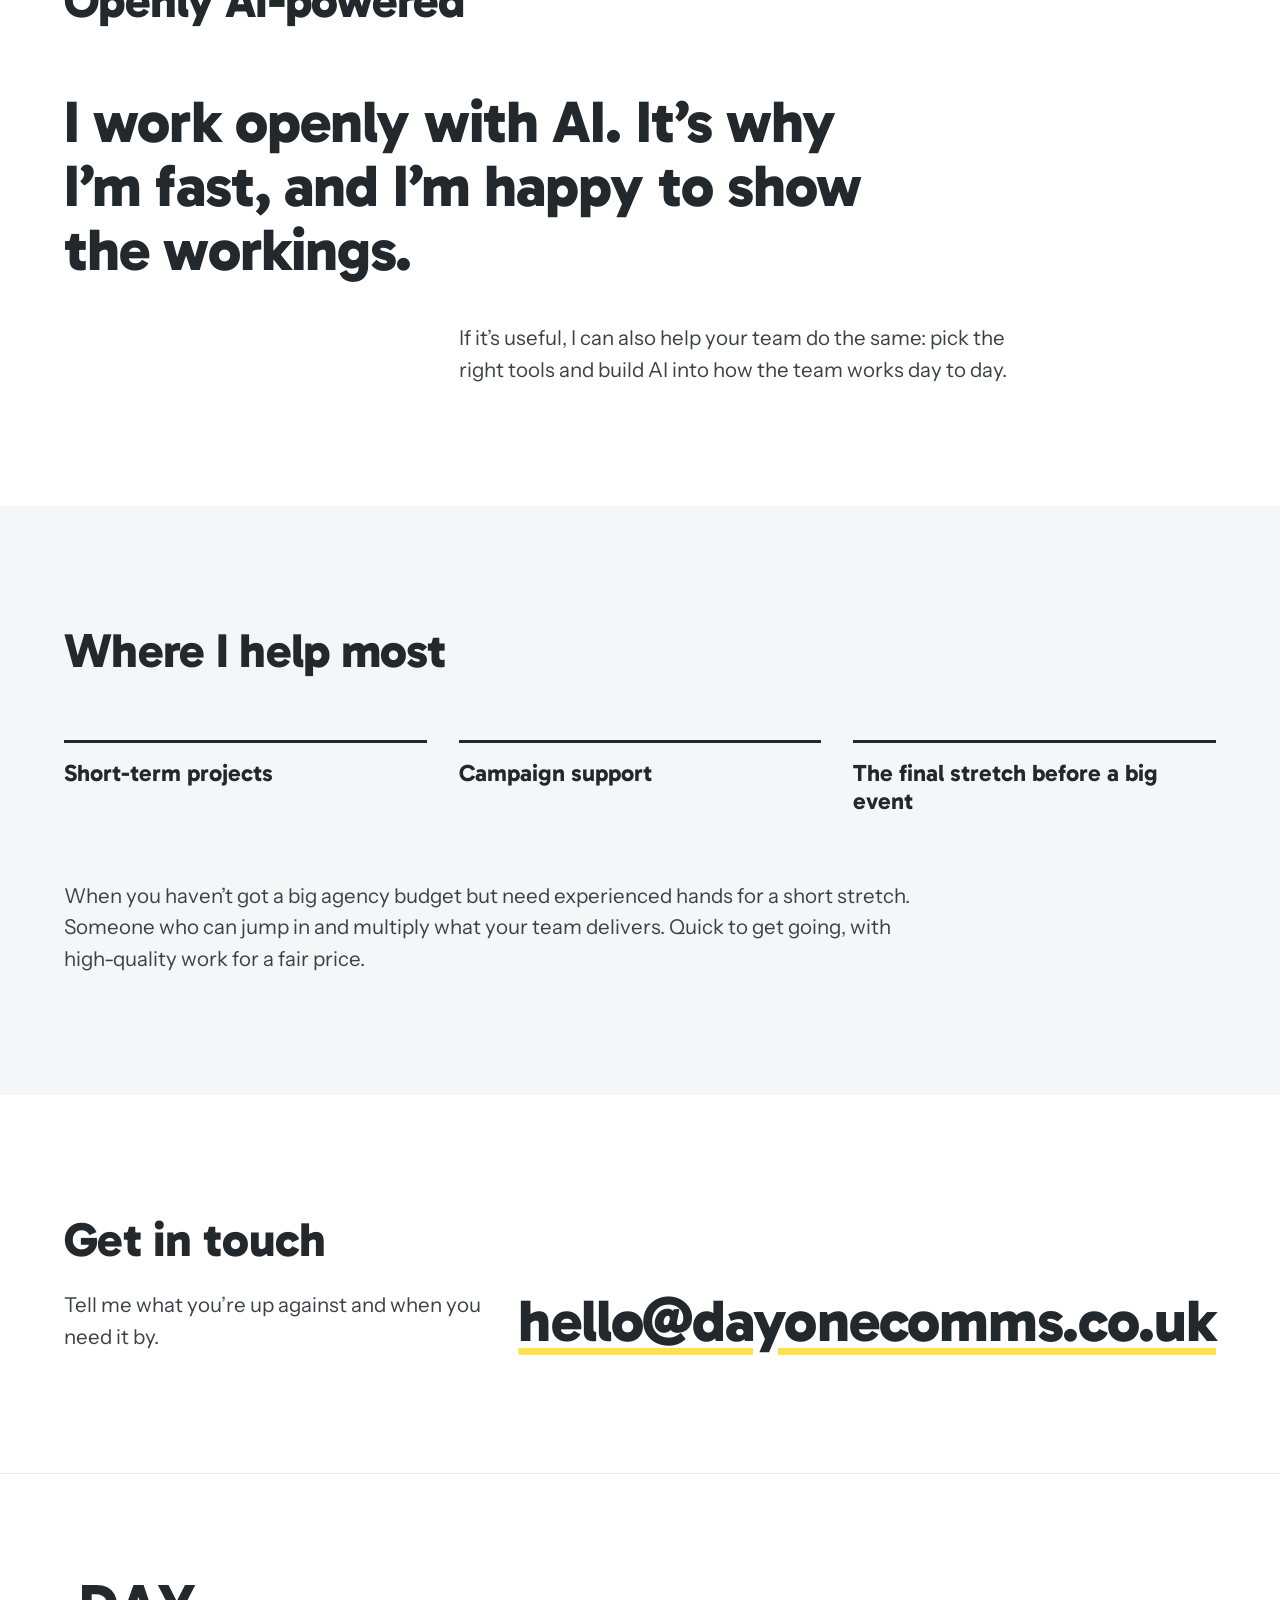
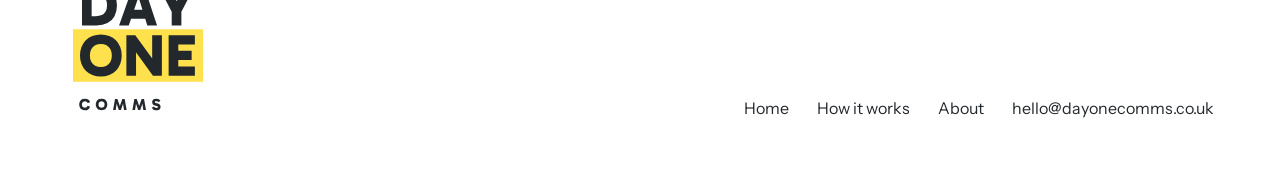
==== commit 589da42a: "Add visuals to the selected work tiles Real work for four tiles (clinical strategy posters, sustaina" ====
--- a/index.html
+++ b/index.html
@@ -7,7 +7,7 @@
   <meta name="description" content="Short-term, hands-on internal comms support. Content, slide decks, design and internal communications, produced from day one. Openly AI-powered.">
   <link rel="icon" href="favicon.svg" type="image/svg+xml">
   <link rel="stylesheet" href="https://fonts.googleapis.com/css2?family=Gabarito:wght@400..900&family=Instrument+Sans:ital,wght@0,400..700;1,400..700&display=swap">
-  <link rel="stylesheet" href="site.css?v=2">
+  <link rel="stylesheet" href="site.css?v=3">
   <script>document.documentElement.classList.add('js');</script>
 </head>
 <body>
@@ -57,36 +57,71 @@
         <h2 class="reveal">Selected work</h2>
         <ul class="work-grid">
           <li class="tile reveal" style="--i: 0">
+            <div class="tile-media"><img src="assets/work/work-clinical-strategy.jpg" alt="Three clinical strategy posters for vet practices" width="1280" height="720" loading="lazy"></div>
             <p class="tile-client">Global vet group</p>
             <h3>Rolling out a flagship clinical strategy</h3>
             <p class="tile-line">Films, decks and toolkits that took one clinical strategy to teams in 19 countries.</p>
             <p class="tile-tags">Campaign, Video, Slide decks</p>
           </li>
           <li class="tile reveal" style="--i: 1">
+            <div class="tile-media"><img src="assets/work/work-sustainability.jpg" alt="Cover of a sustainability report" width="1280" height="720" loading="lazy"></div>
             <p class="tile-client">Global vet group</p>
             <h3>Telling the sustainability story</h3>
             <p class="tile-line">Quarterly sustainability content, from report design to colleague updates.</p>
             <p class="tile-tags">Content, Design</p>
           </li>
           <li class="tile reveal" style="--i: 2">
+            <div class="tile-media"><svg class="wf" viewBox="0 0 320 180" aria-hidden="true">
+  <rect x="34" y="34" width="120" height="112" rx="10" class="card"/>
+  <rect x="52" y="52" width="22" height="22" rx="5" class="hl"/>
+  <rect x="52" y="86" width="74" height="10" rx="5" class="bar-ink"/>
+  <rect x="52" y="104" width="84" height="8" rx="4" class="bar"/>
+  <rect x="52" y="120" width="60" height="8" rx="4" class="bar"/>
+  <rect x="180" y="26" width="104" height="36" rx="8" class="card-faint"/>
+  <rect x="194" y="38" width="12" height="12" rx="3" class="hl"/>
+  <rect x="214" y="40" width="56" height="8" rx="4" class="bar"/>
+  <rect x="192" y="72" width="104" height="36" rx="8" class="card-faint"/>
+  <rect x="206" y="84" width="12" height="12" rx="3" class="hl"/>
+  <rect x="226" y="86" width="56" height="8" rx="4" class="bar"/>
+  <rect x="180" y="118" width="104" height="36" rx="8" class="card-faint"/>
+  <rect x="194" y="130" width="12" height="12" rx="3" class="hl"/>
+  <rect x="214" y="132" width="56" height="8" rx="4" class="bar"/>
+</svg></div>
             <p class="tile-client">Global vet group</p>
             <h3>Announcing leadership changes</h3>
             <p class="tile-line">Announcements for new country CEOs and senior leaders, written for colleagues across markets.</p>
             <p class="tile-tags">Leadership comms</p>
           </li>
           <li class="tile reveal" style="--i: 0">
-            <p class="tile-client">Global vet group</p>
-            <h3>Engaging the senior leadership team</h3>
+            <div class="tile-media"><svg class="wf" viewBox="0 0 320 180" aria-hidden="true">
+  <rect x="40" y="28" width="76" height="56" rx="8" class="card-faint"/>
+  <rect x="52" y="68" width="30" height="7" rx="3.5" class="bar"/>
+  <rect x="122" y="28" width="76" height="56" rx="8" class="card"/>
+  <rect x="134" y="68" width="36" height="7" rx="3.5" class="bar-ink"/>
+  <rect x="134" y="40" width="18" height="18" rx="4" class="hl"/>
+  <rect x="204" y="28" width="76" height="56" rx="8" class="card-faint"/>
+  <rect x="216" y="68" width="30" height="7" rx="3.5" class="bar"/>
+  <rect x="40" y="96" width="76" height="56" rx="8" class="card-faint"/>
+  <rect x="52" y="136" width="30" height="7" rx="3.5" class="bar"/>
+  <rect x="122" y="96" width="76" height="56" rx="8" class="card-faint"/>
+  <rect x="134" y="136" width="30" height="7" rx="3.5" class="bar"/>
+  <rect x="204" y="96" width="76" height="56" rx="8" class="card-faint"/>
+  <rect x="216" y="136" width="30" height="7" rx="3.5" class="bar"/>
+</svg></div>
+            <p class="tile-client">Global vet group</p>
+            <h3>Engaging a global leadership team</h3>
             <p class="tile-line">Virtual events and regular written updates for the group’s top leaders.</p>
             <p class="tile-tags">Events, Exec comms</p>
           </li>
           <li class="tile reveal" style="--i: 1">
+            <div class="tile-media"><img src="assets/work/work-security.jpg" alt="Three monthly security awareness one-pagers" width="1280" height="720" loading="lazy"></div>
             <p class="tile-client">Global vet group</p>
             <h3>Making security everyone’s job</h3>
             <p class="tile-line">A 12-month information security awareness campaign for 40,000 colleagues.</p>
             <p class="tile-tags">Campaign, Design</p>
           </li>
           <li class="tile reveal" style="--i: 2">
+            <div class="tile-media"><img src="assets/work/work-digital-transformation.jpg" alt="Cover slide of the Building Digital 2.0 engagement approach" width="1280" height="720" loading="lazy"></div>
             <p class="tile-client">BT Group</p>
             <h3>Leading digital transformation comms</h3>
             <p class="tile-line">Internal comms for the COO of BT’s Digital unit, and leading a cross-functional transformation squad.</p>
--- a/site.css
+++ b/site.css
@@ -175,6 +175,9 @@
 .tile { position: relative; border-top: 3px solid var(--color-ink); padding-top: var(--space-md); transition: border-color var(--dur-short) var(--ease-out); }
 .tile::before { content: ""; position: absolute; inset: -3px 0 auto 0; height: 3px; background: var(--color-accent); transform: scaleX(0); transform-origin: left; transition: transform var(--dur-long) var(--ease-out); }
 .tile:hover::before { transform: scaleX(1); }
+.tile-media { aspect-ratio: 16 / 9; margin-bottom: var(--space-md); border-radius: var(--radius-card); overflow: hidden; background: var(--color-paper-2); }
+.tile-media img, .tile-media svg { display: block; width: 100%; height: 100%; object-fit: cover; transition: transform var(--dur-long) var(--ease-out); }
+.tile:hover .tile-media img { transform: scale(1.03); }
 .tile-client { font-weight: 600; color: var(--color-muted); }
 .tile h3 { margin-top: var(--space-xs); font-size: var(--text-title); line-height: 1.2; }
 .tile-line { margin-top: var(--space-sm); color: var(--color-ink-2); }
@@ -186,4 +189,5 @@
   .js mark.sweep { transition: none; background-size: 100% 100%; }
   .js .reveal { opacity: 1; transform: none; transition: none; }
   .tile::before { transition: none; }
+  .tile-media img { transition: none; }
 }
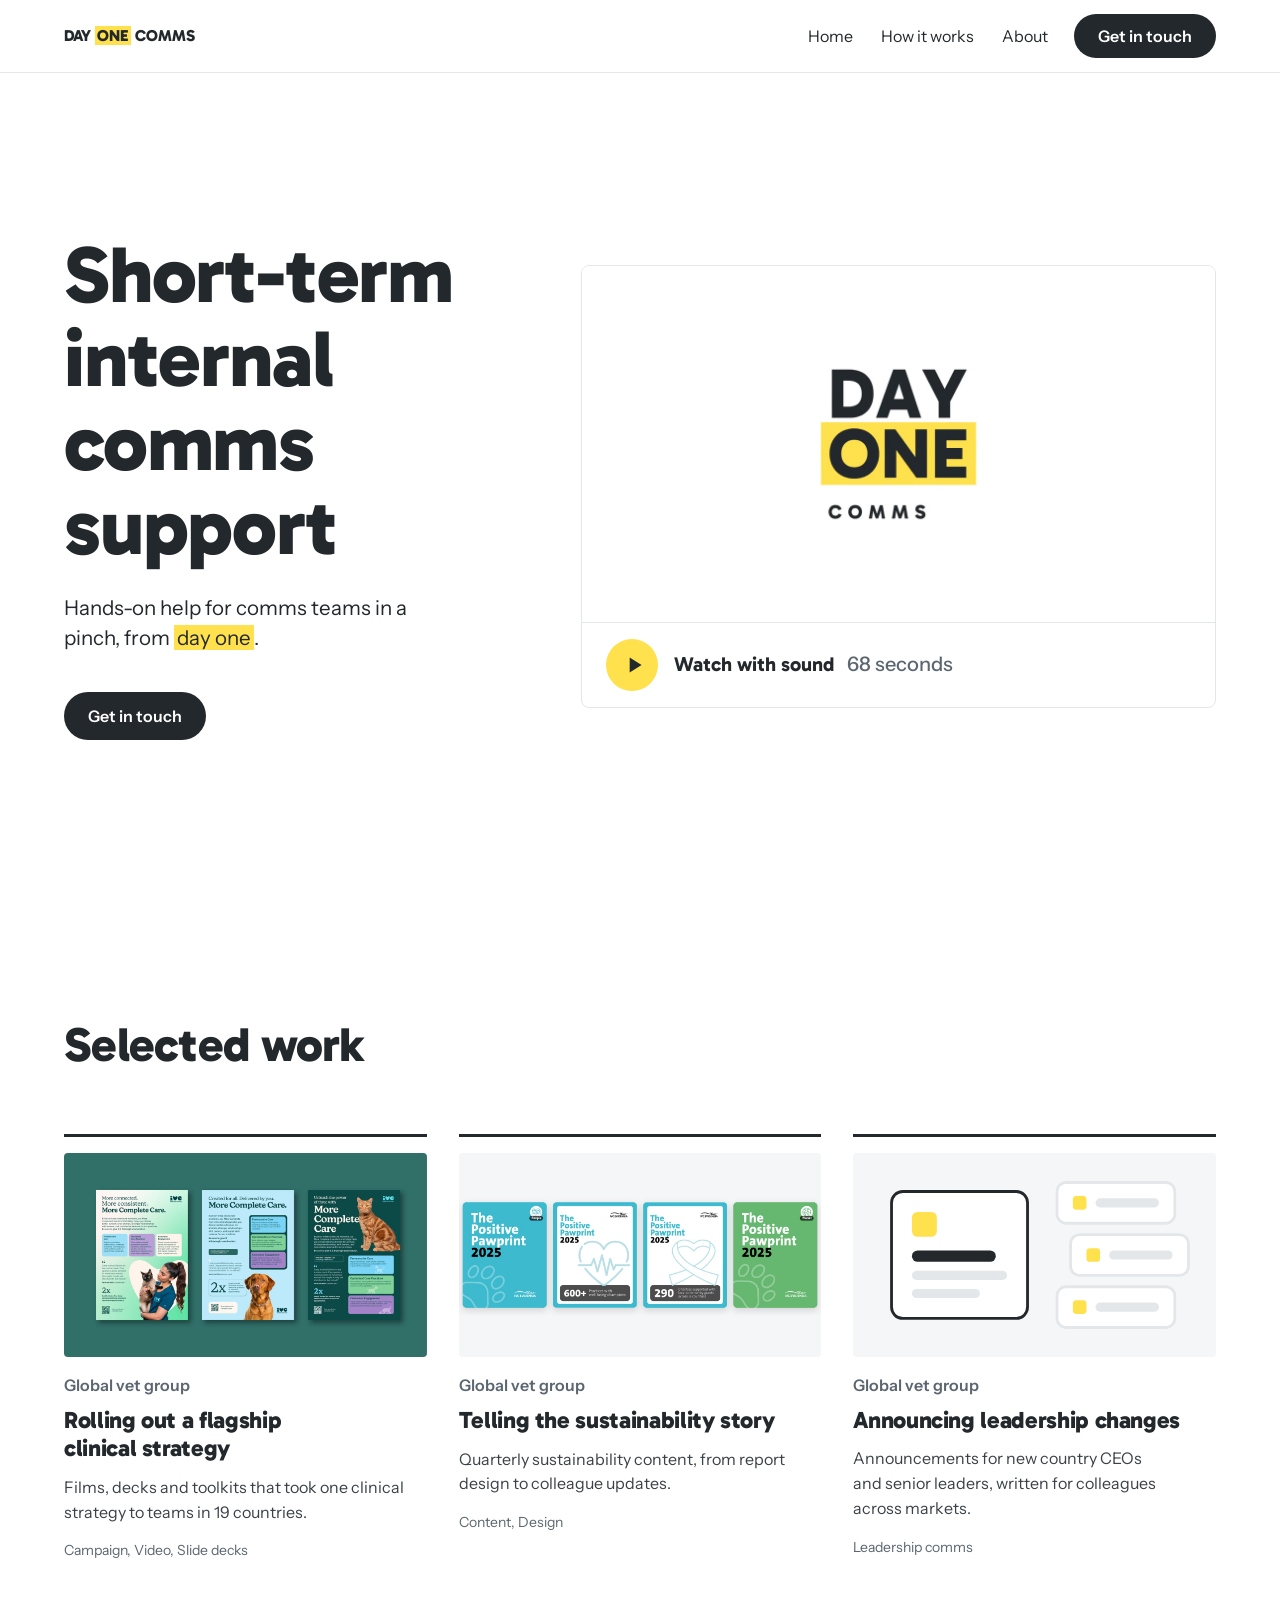
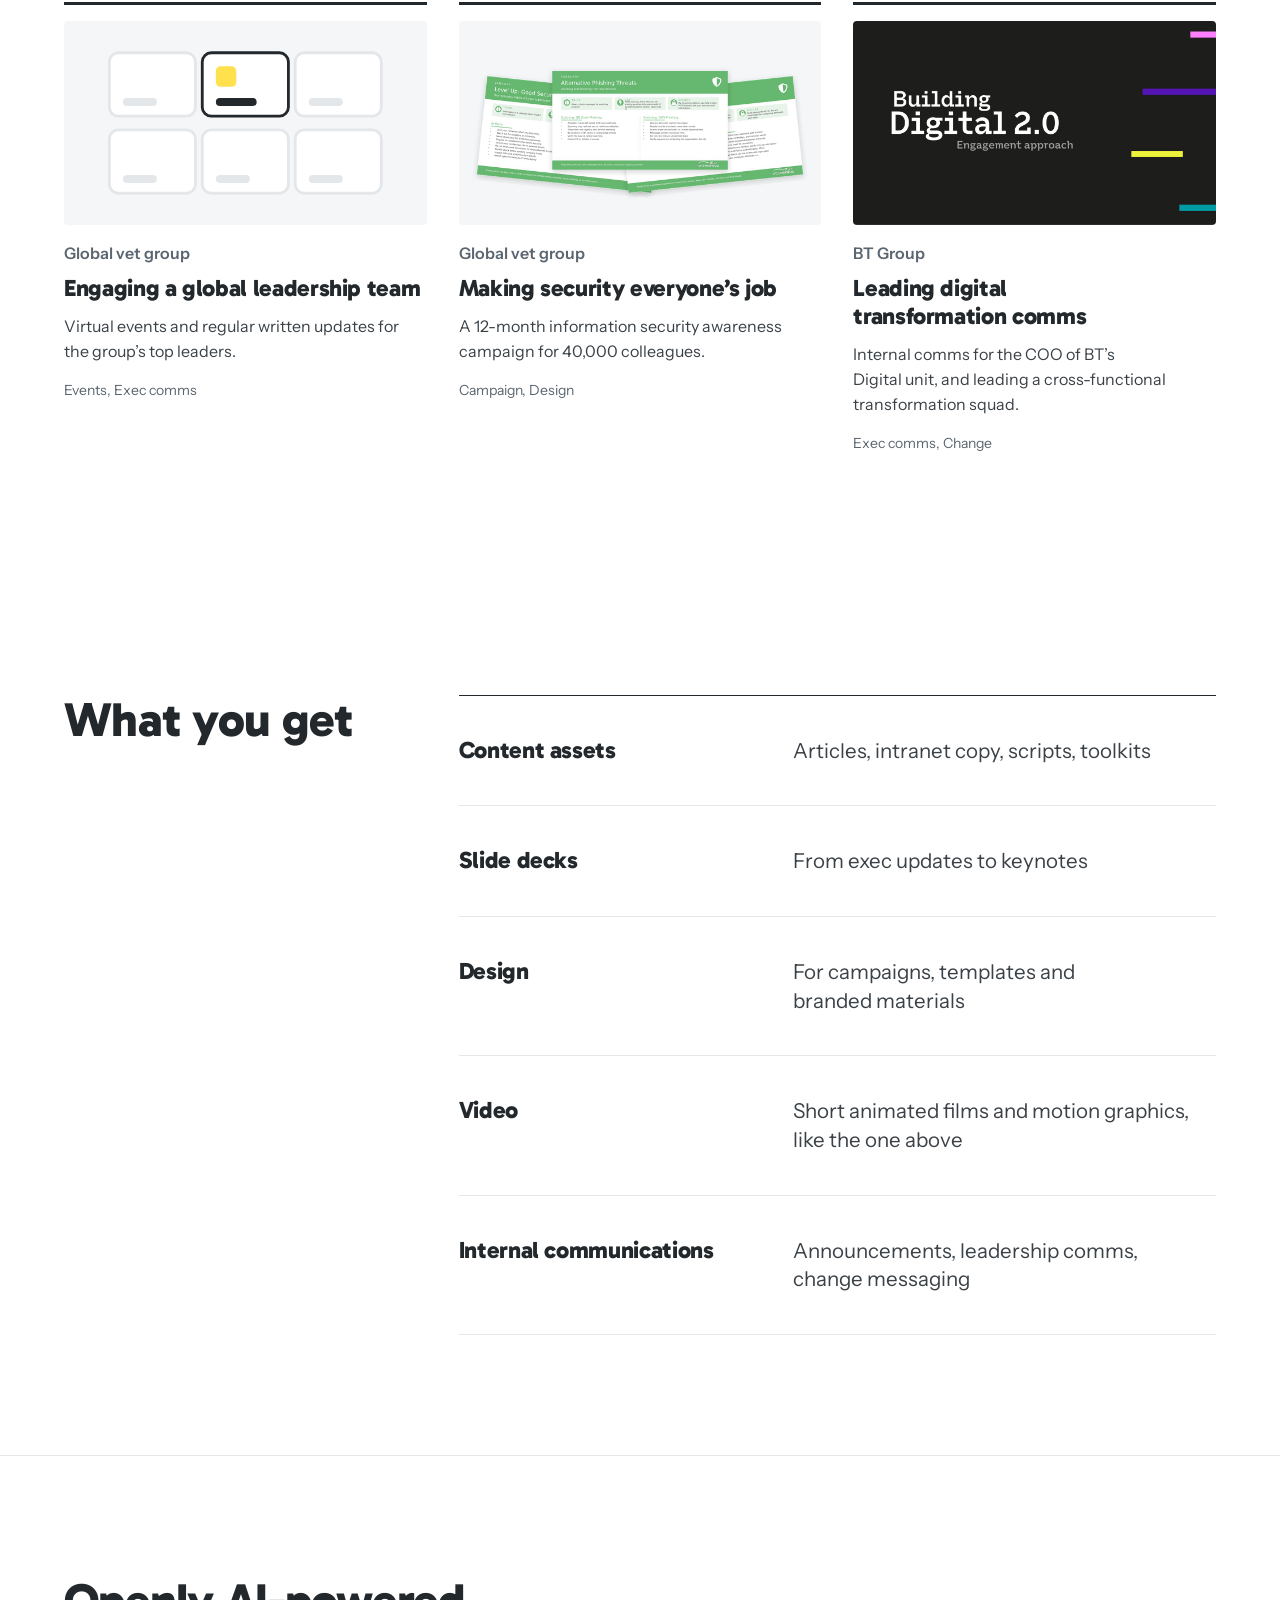
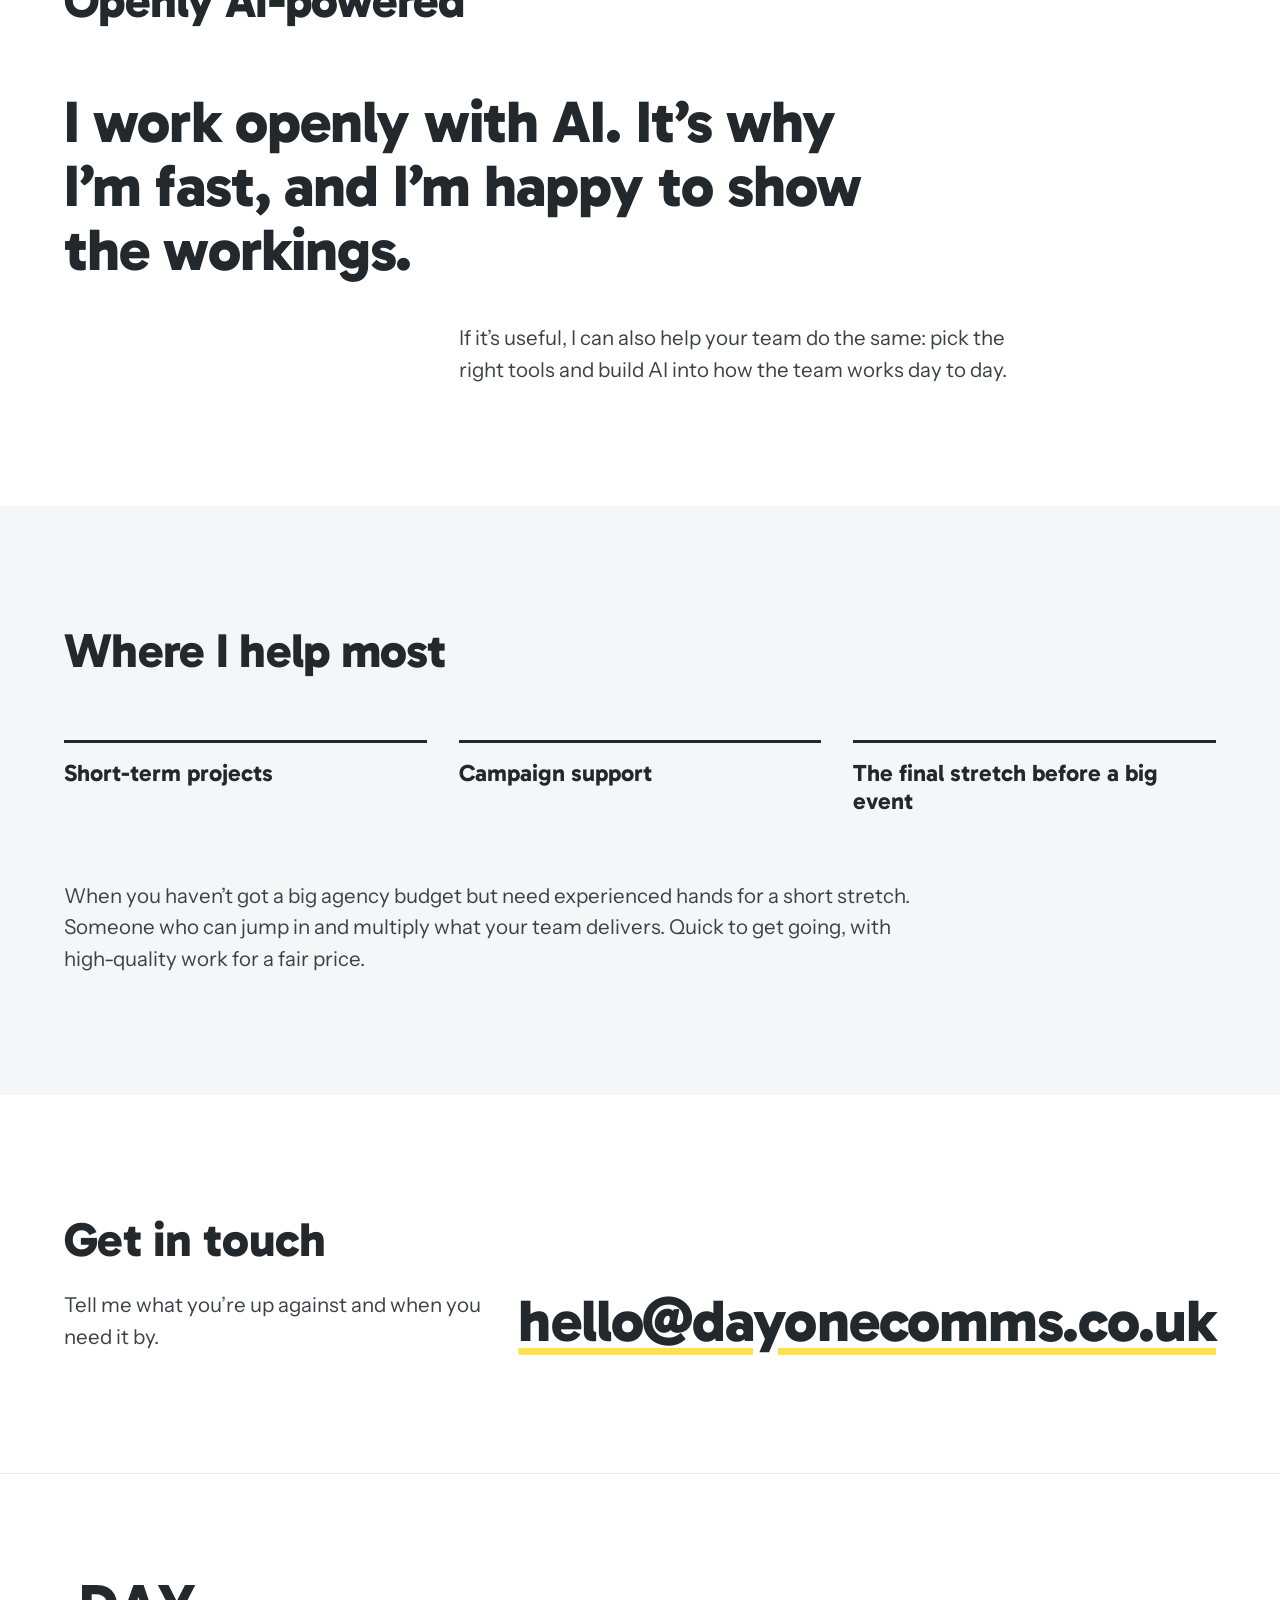
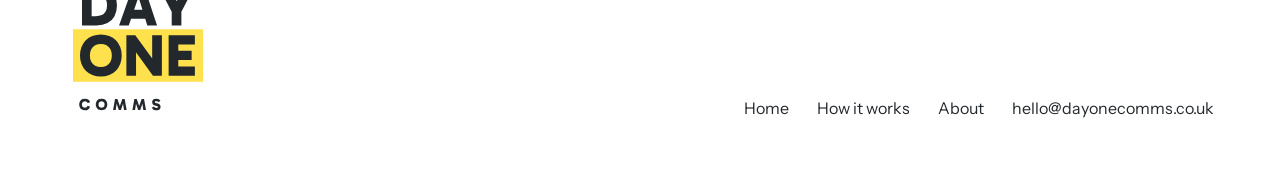
==== commit ec97b783: "Use Pawprint social posts for the sustainability tile Co-Authored-By: Claude Opus 5.5 <noreply@anthr" ====
--- a/index.html
+++ b/index.html
@@ -64,7 +64,7 @@
             <p class="tile-tags">Campaign, Video, Slide decks</p>
           </li>
           <li class="tile reveal" style="--i: 1">
-            <div class="tile-media"><img src="assets/work/work-sustainability.jpg" alt="Cover of a sustainability report" width="1280" height="720" loading="lazy"></div>
+            <div class="tile-media"><img src="assets/work/work-sustainability.jpg" alt="Four sustainability social posts showing progress figures" width="1280" height="720" loading="lazy"></div>
             <p class="tile-client">Global vet group</p>
             <h3>Telling the sustainability story</h3>
             <p class="tile-line">Quarterly sustainability content, from report design to colleague updates.</p>
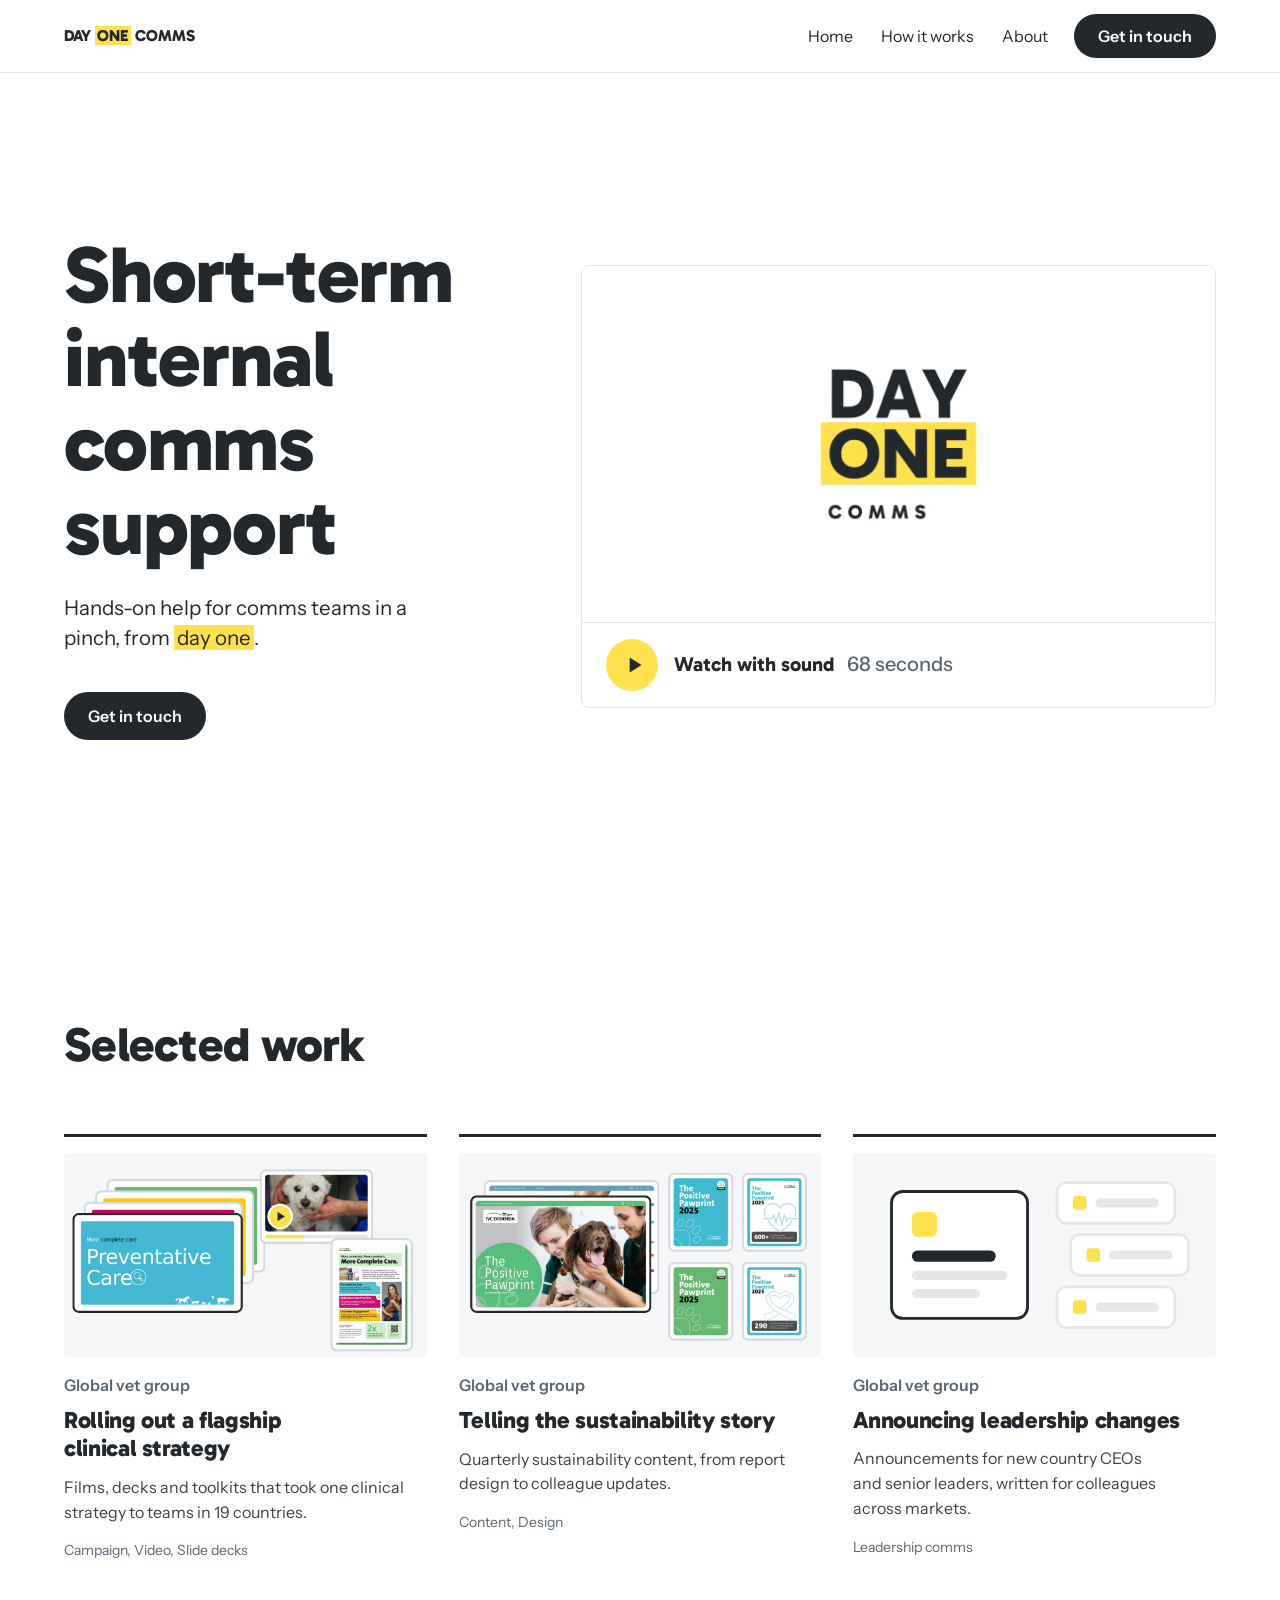
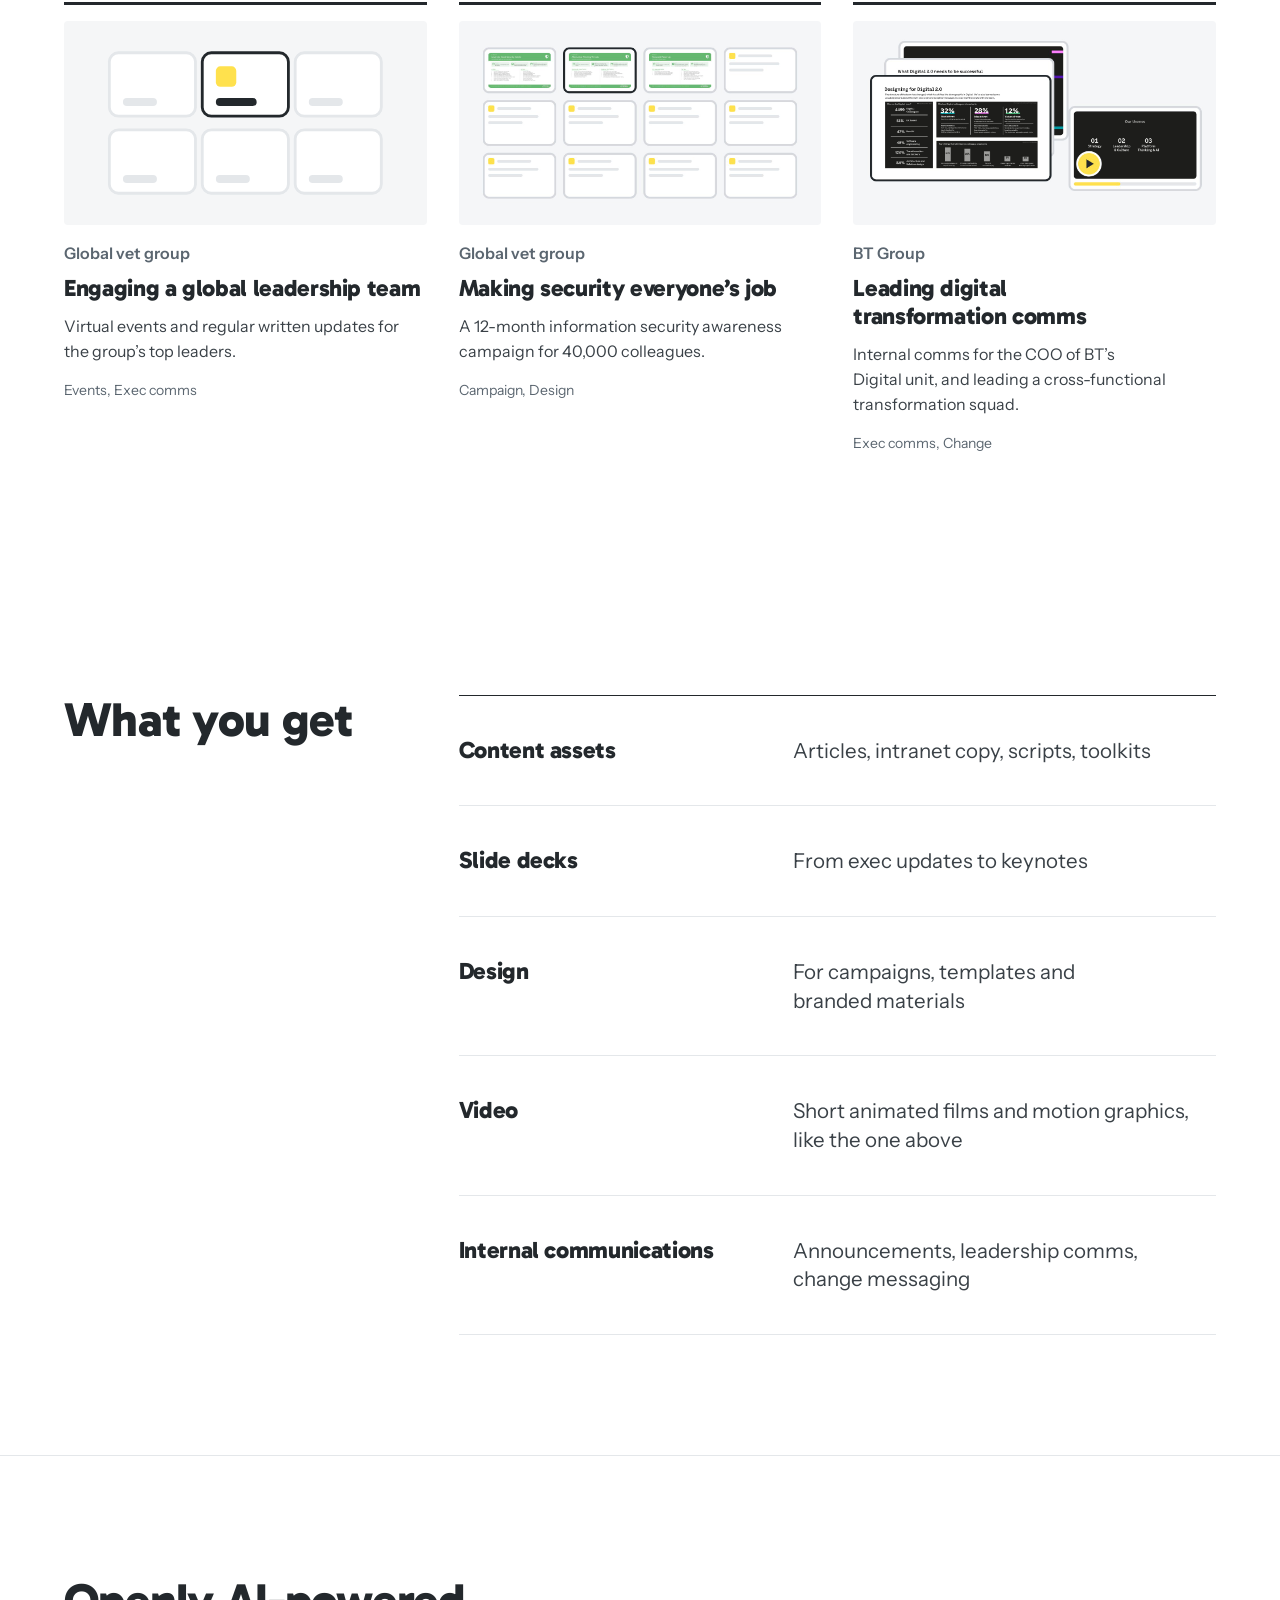
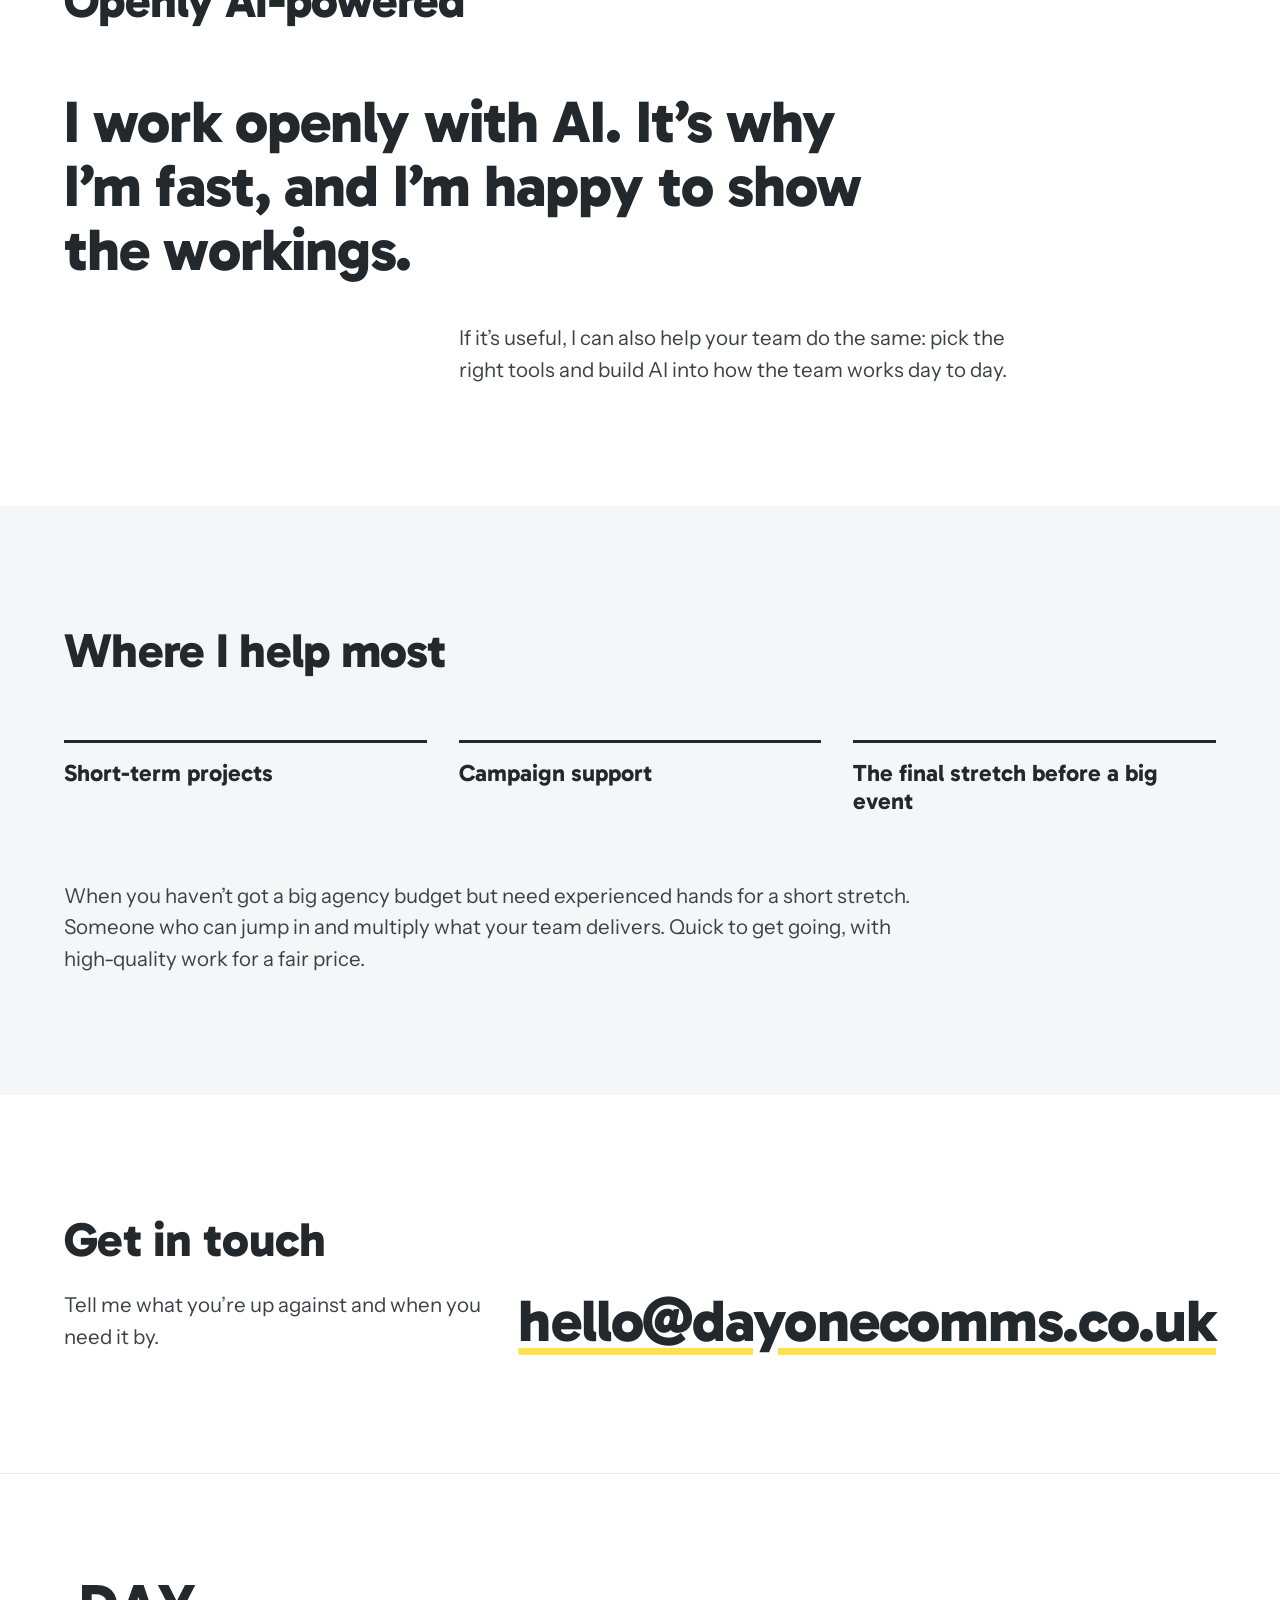
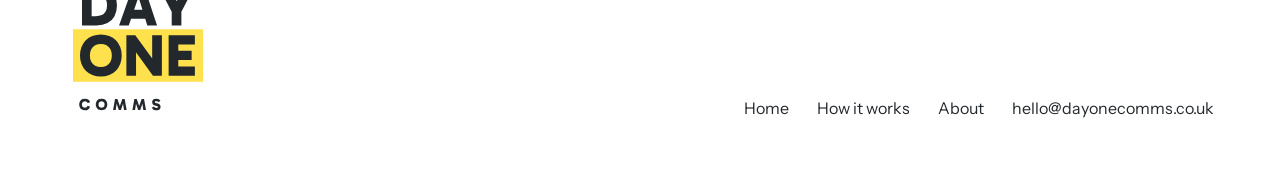
==== commit 44cb5a01: "Rebuild work visuals as Day One frame compositions Each tile now sets real work inside Day One wiref" ====
--- a/index.html
+++ b/index.html
@@ -57,14 +57,14 @@
         <h2 class="reveal">Selected work</h2>
         <ul class="work-grid">
           <li class="tile reveal" style="--i: 0">
-            <div class="tile-media"><img src="assets/work/work-clinical-strategy.jpg" alt="Three clinical strategy posters for vet practices" width="1280" height="720" loading="lazy"></div>
+            <div class="tile-media"><img src="assets/work/work-clinical-strategy.jpg" alt="Clinical strategy deck slides, launch film and practice poster" width="1280" height="720" loading="lazy"></div>
             <p class="tile-client">Global vet group</p>
             <h3>Rolling out a flagship clinical strategy</h3>
             <p class="tile-line">Films, decks and toolkits that took one clinical strategy to teams in 19 countries.</p>
             <p class="tile-tags">Campaign, Video, Slide decks</p>
           </li>
           <li class="tile reveal" style="--i: 1">
-            <div class="tile-media"><img src="assets/work/work-sustainability.jpg" alt="Four sustainability social posts showing progress figures" width="1280" height="720" loading="lazy"></div>
+            <div class="tile-media"><img src="assets/work/work-sustainability.jpg" alt="2025 sustainability report and social posts" width="1280" height="720" loading="lazy"></div>
             <p class="tile-client">Global vet group</p>
             <h3>Telling the sustainability story</h3>
             <p class="tile-line">Quarterly sustainability content, from report design to colleague updates.</p>
@@ -114,14 +114,14 @@
             <p class="tile-tags">Events, Exec comms</p>
           </li>
           <li class="tile reveal" style="--i: 1">
-            <div class="tile-media"><img src="assets/work/work-security.jpg" alt="Three monthly security awareness one-pagers" width="1280" height="720" loading="lazy"></div>
+            <div class="tile-media"><img src="assets/work/work-security.jpg" alt="Twelve-month security campaign grid with the first three monthly one-pagers" width="1280" height="720" loading="lazy"></div>
             <p class="tile-client">Global vet group</p>
             <h3>Making security everyone’s job</h3>
             <p class="tile-line">A 12-month information security awareness campaign for 40,000 colleagues.</p>
             <p class="tile-tags">Campaign, Design</p>
           </li>
           <li class="tile reveal" style="--i: 2">
-            <div class="tile-media"><img src="assets/work/work-digital-transformation.jpg" alt="Cover slide of the Building Digital 2.0 engagement approach" width="1280" height="720" loading="lazy"></div>
+            <div class="tile-media"><img src="assets/work/work-digital-transformation.jpg" alt="Digital 2.0 stakeholder deck slides and themes film" width="1280" height="720" loading="lazy"></div>
             <p class="tile-client">BT Group</p>
             <h3>Leading digital transformation comms</h3>
             <p class="tile-line">Internal comms for the COO of BT’s Digital unit, and leading a cross-functional transformation squad.</p>
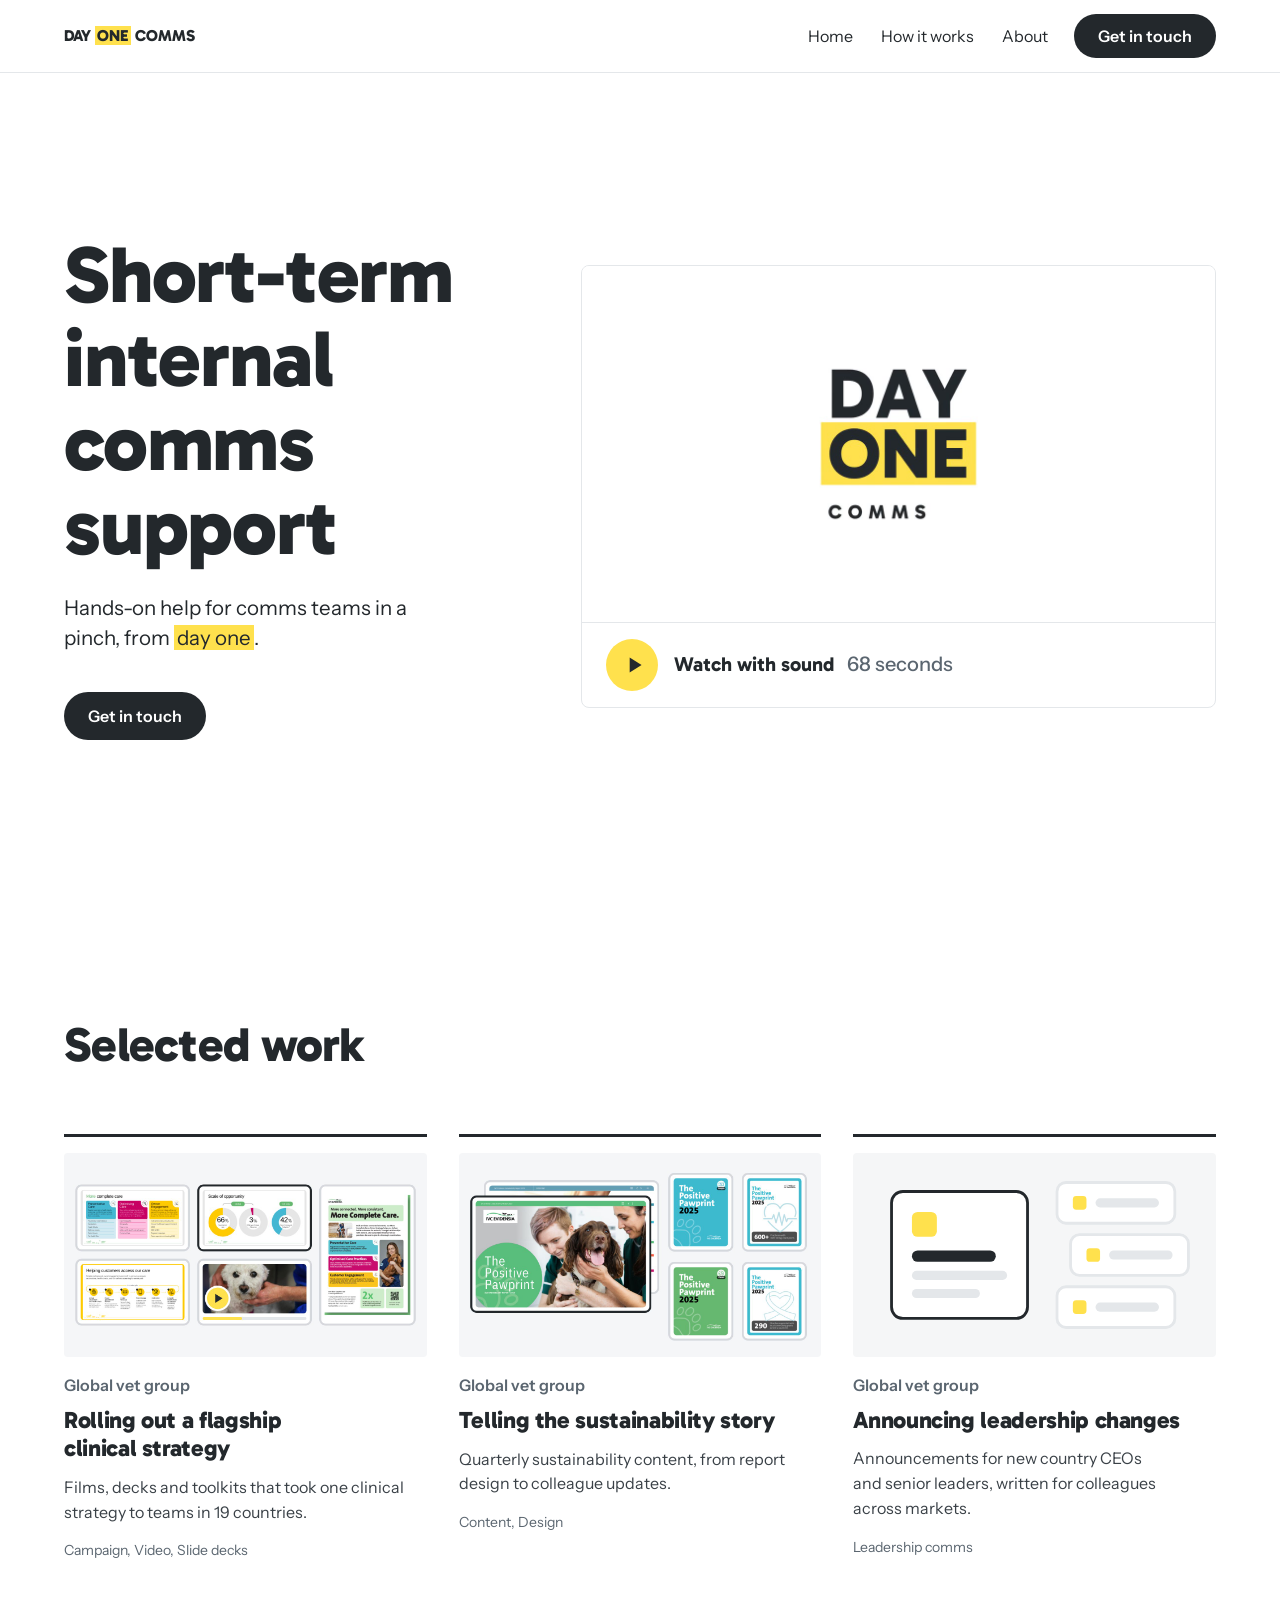
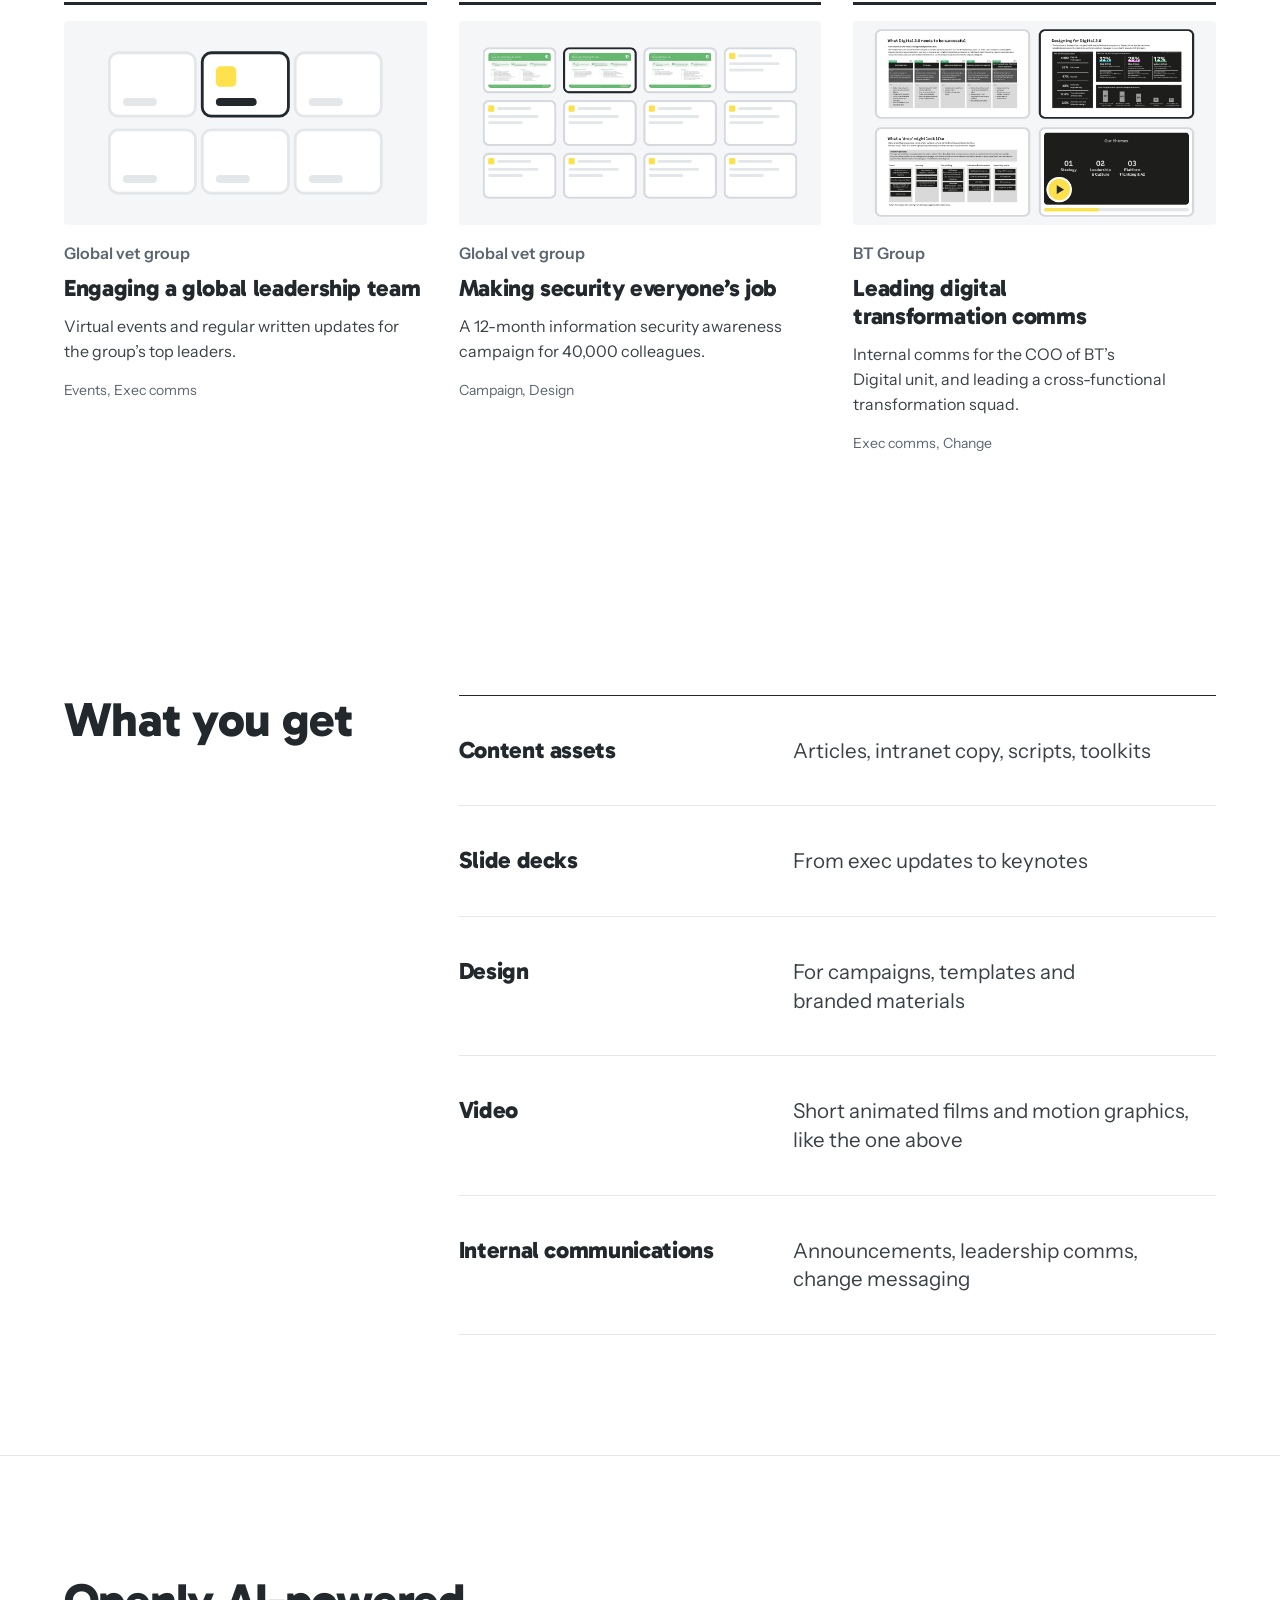
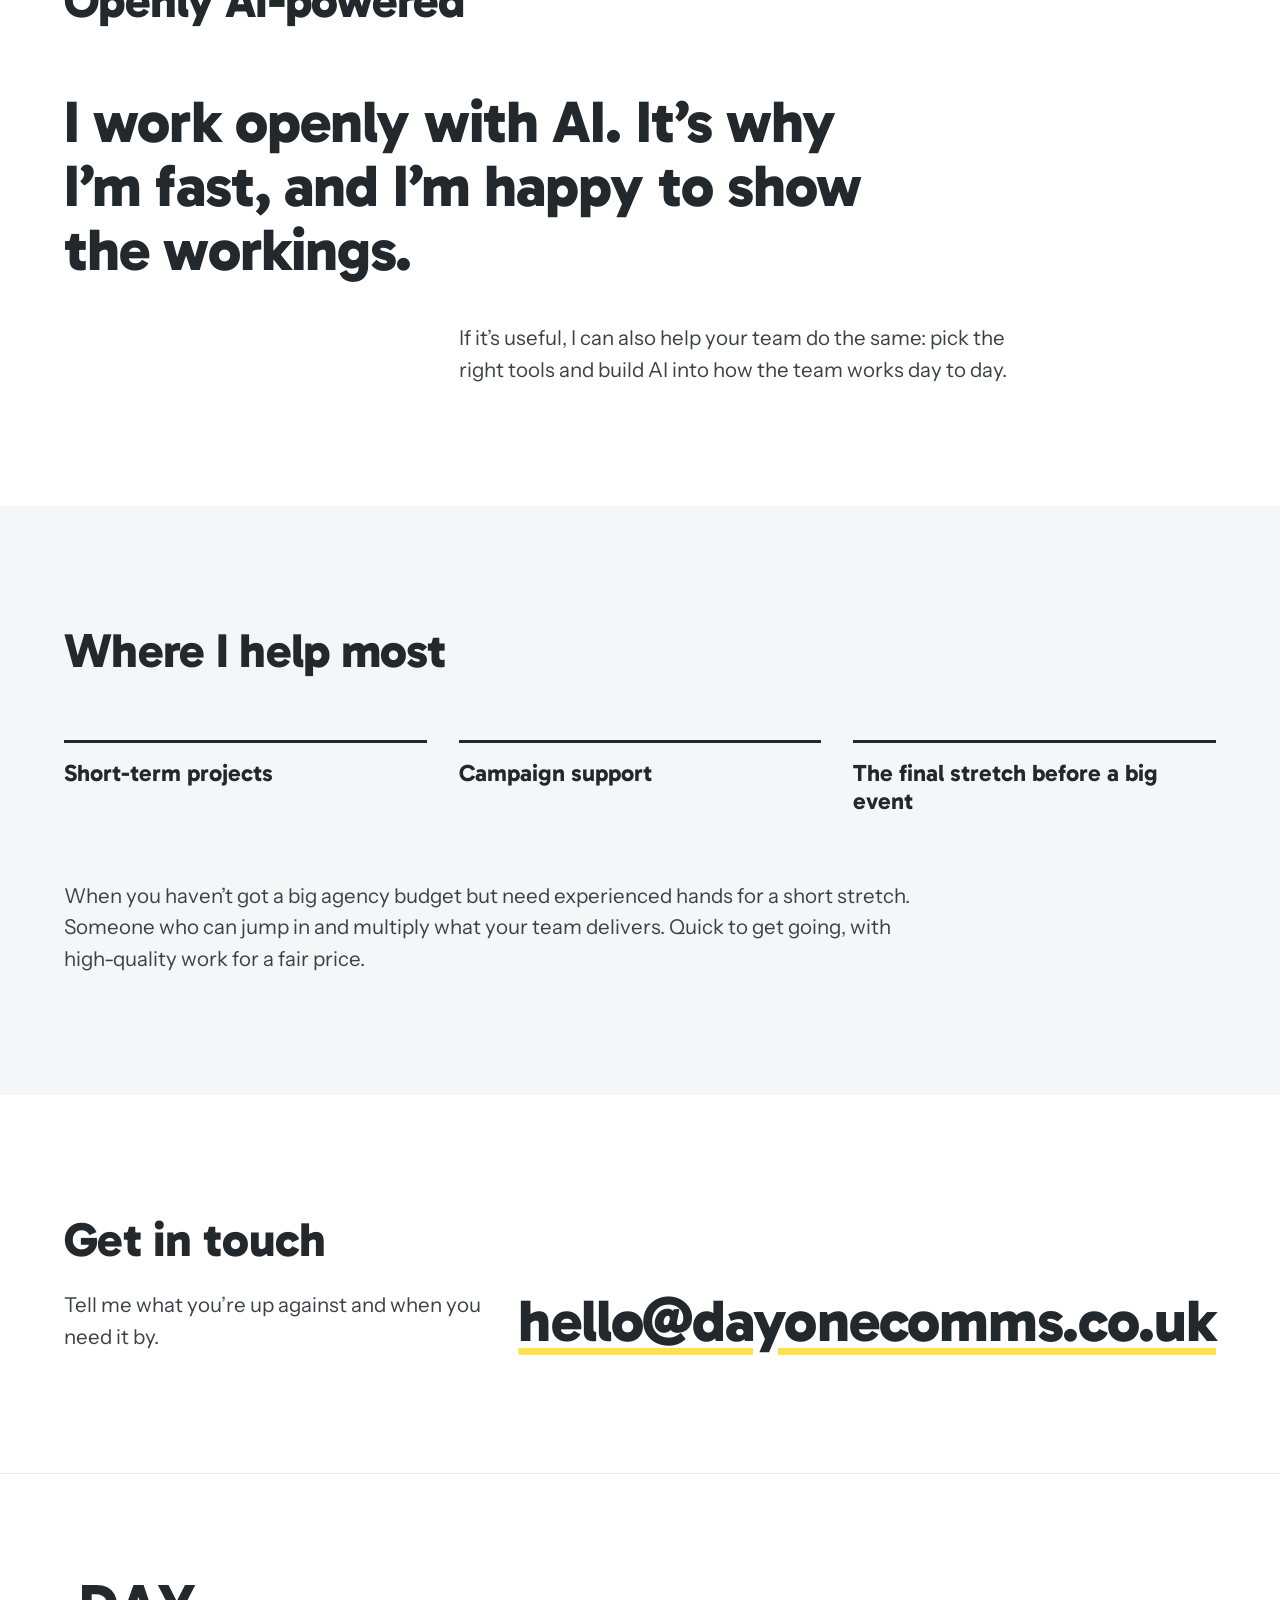
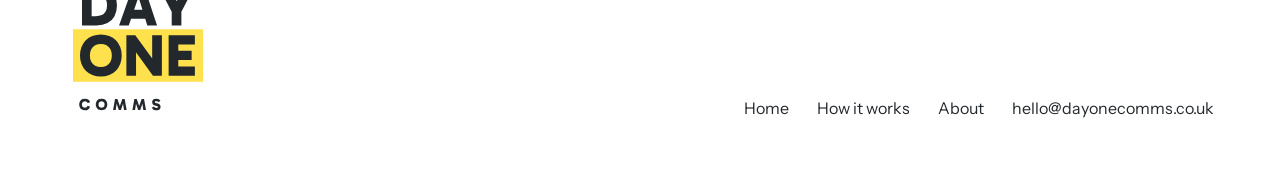
==== commit 47aec436: "Show deck content, not title slides, in the work tiles Clinical strategy and Digital 2.0 tiles now s" ====
--- a/index.html
+++ b/index.html
@@ -57,7 +57,7 @@
         <h2 class="reveal">Selected work</h2>
         <ul class="work-grid">
           <li class="tile reveal" style="--i: 0">
-            <div class="tile-media"><img src="assets/work/work-clinical-strategy.jpg" alt="Clinical strategy deck slides, launch film and practice poster" width="1280" height="720" loading="lazy"></div>
+            <div class="tile-media"><img src="assets/work/work-clinical-strategy.jpg" alt="Clinical strategy slides on the framework, scale of opportunity and owner journey, with the launch film and a practice poster" width="1280" height="720" loading="lazy"></div>
             <p class="tile-client">Global vet group</p>
             <h3>Rolling out a flagship clinical strategy</h3>
             <p class="tile-line">Films, decks and toolkits that took one clinical strategy to teams in 19 countries.</p>
@@ -121,7 +121,7 @@
             <p class="tile-tags">Campaign, Design</p>
           </li>
           <li class="tile reveal" style="--i: 2">
-            <div class="tile-media"><img src="assets/work/work-digital-transformation.jpg" alt="Digital 2.0 stakeholder deck slides and themes film" width="1280" height="720" loading="lazy"></div>
+            <div class="tile-media"><img src="assets/work/work-digital-transformation.jpg" alt="Digital 2.0 slides on success factors, audience insight and content drops, with the themes film" width="1280" height="720" loading="lazy"></div>
             <p class="tile-client">BT Group</p>
             <h3>Leading digital transformation comms</h3>
             <p class="tile-line">Internal comms for the COO of BT’s Digital unit, and leading a cross-functional transformation squad.</p>
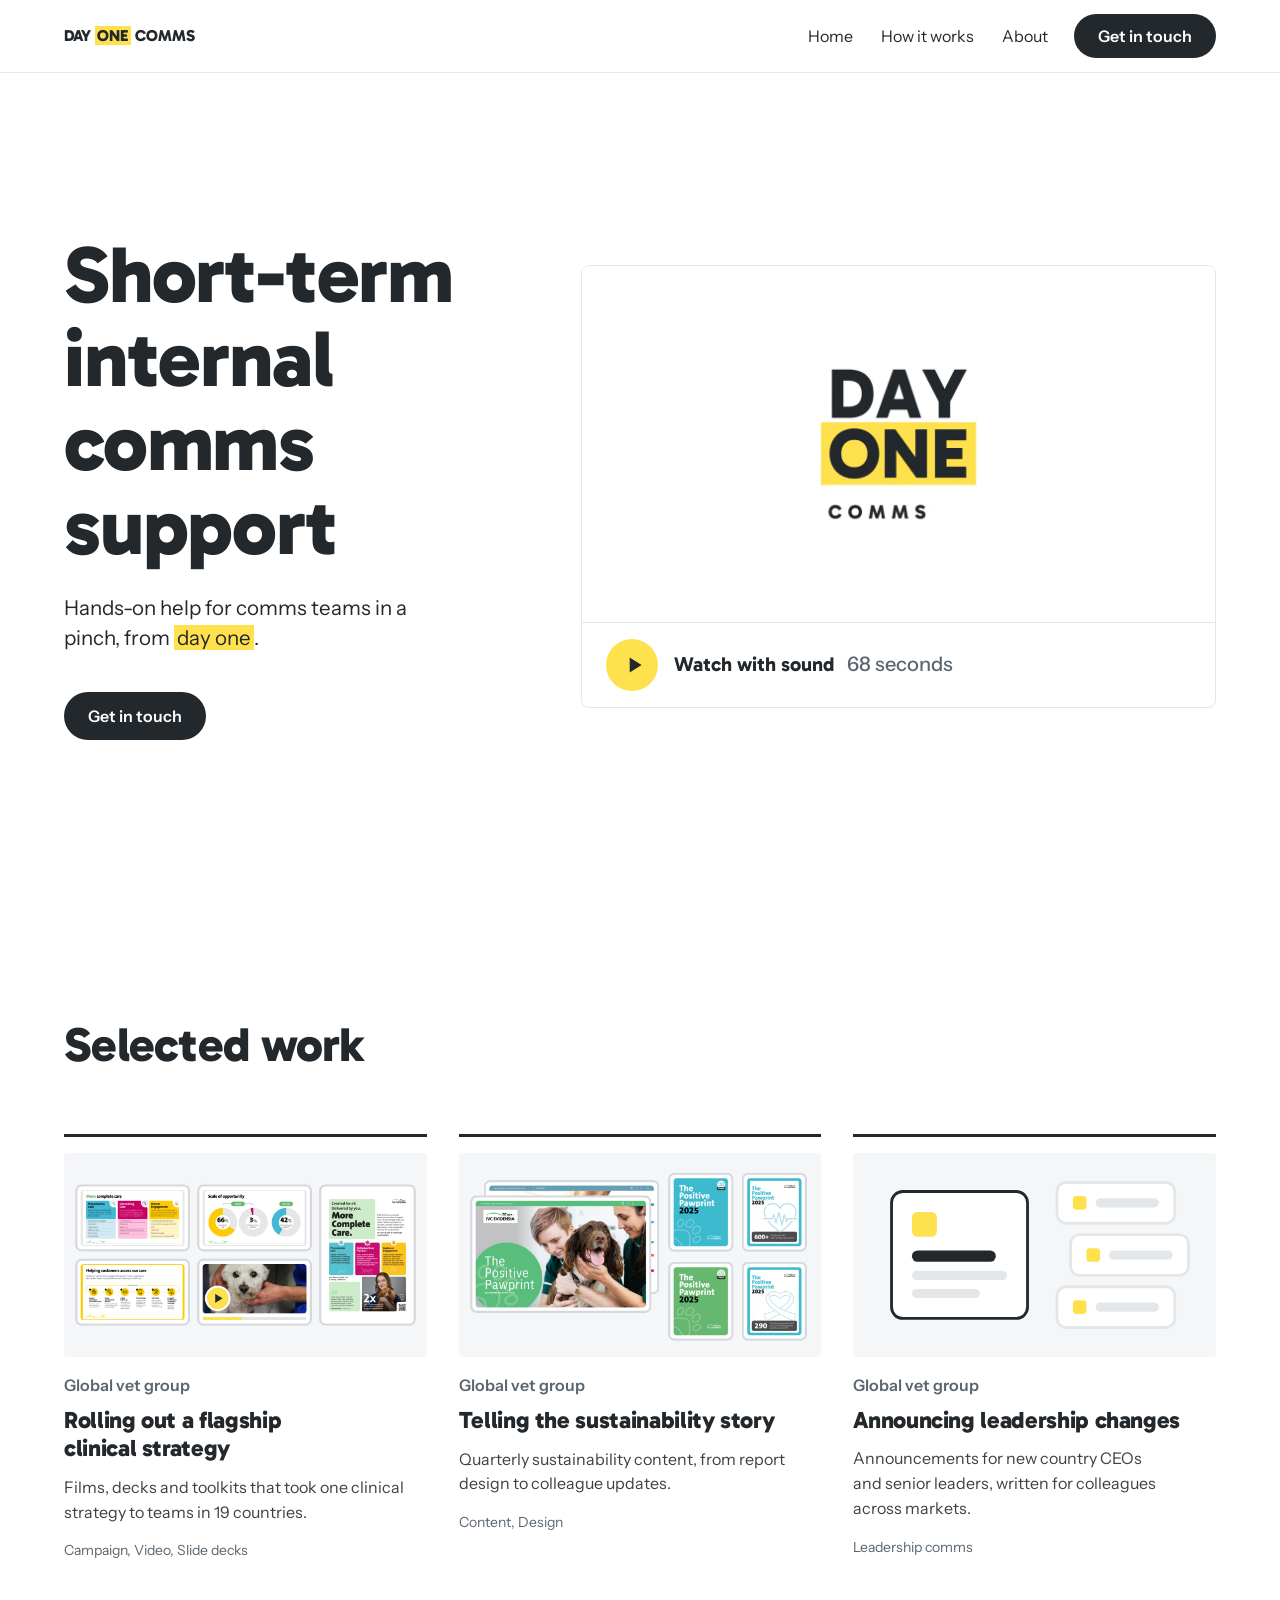
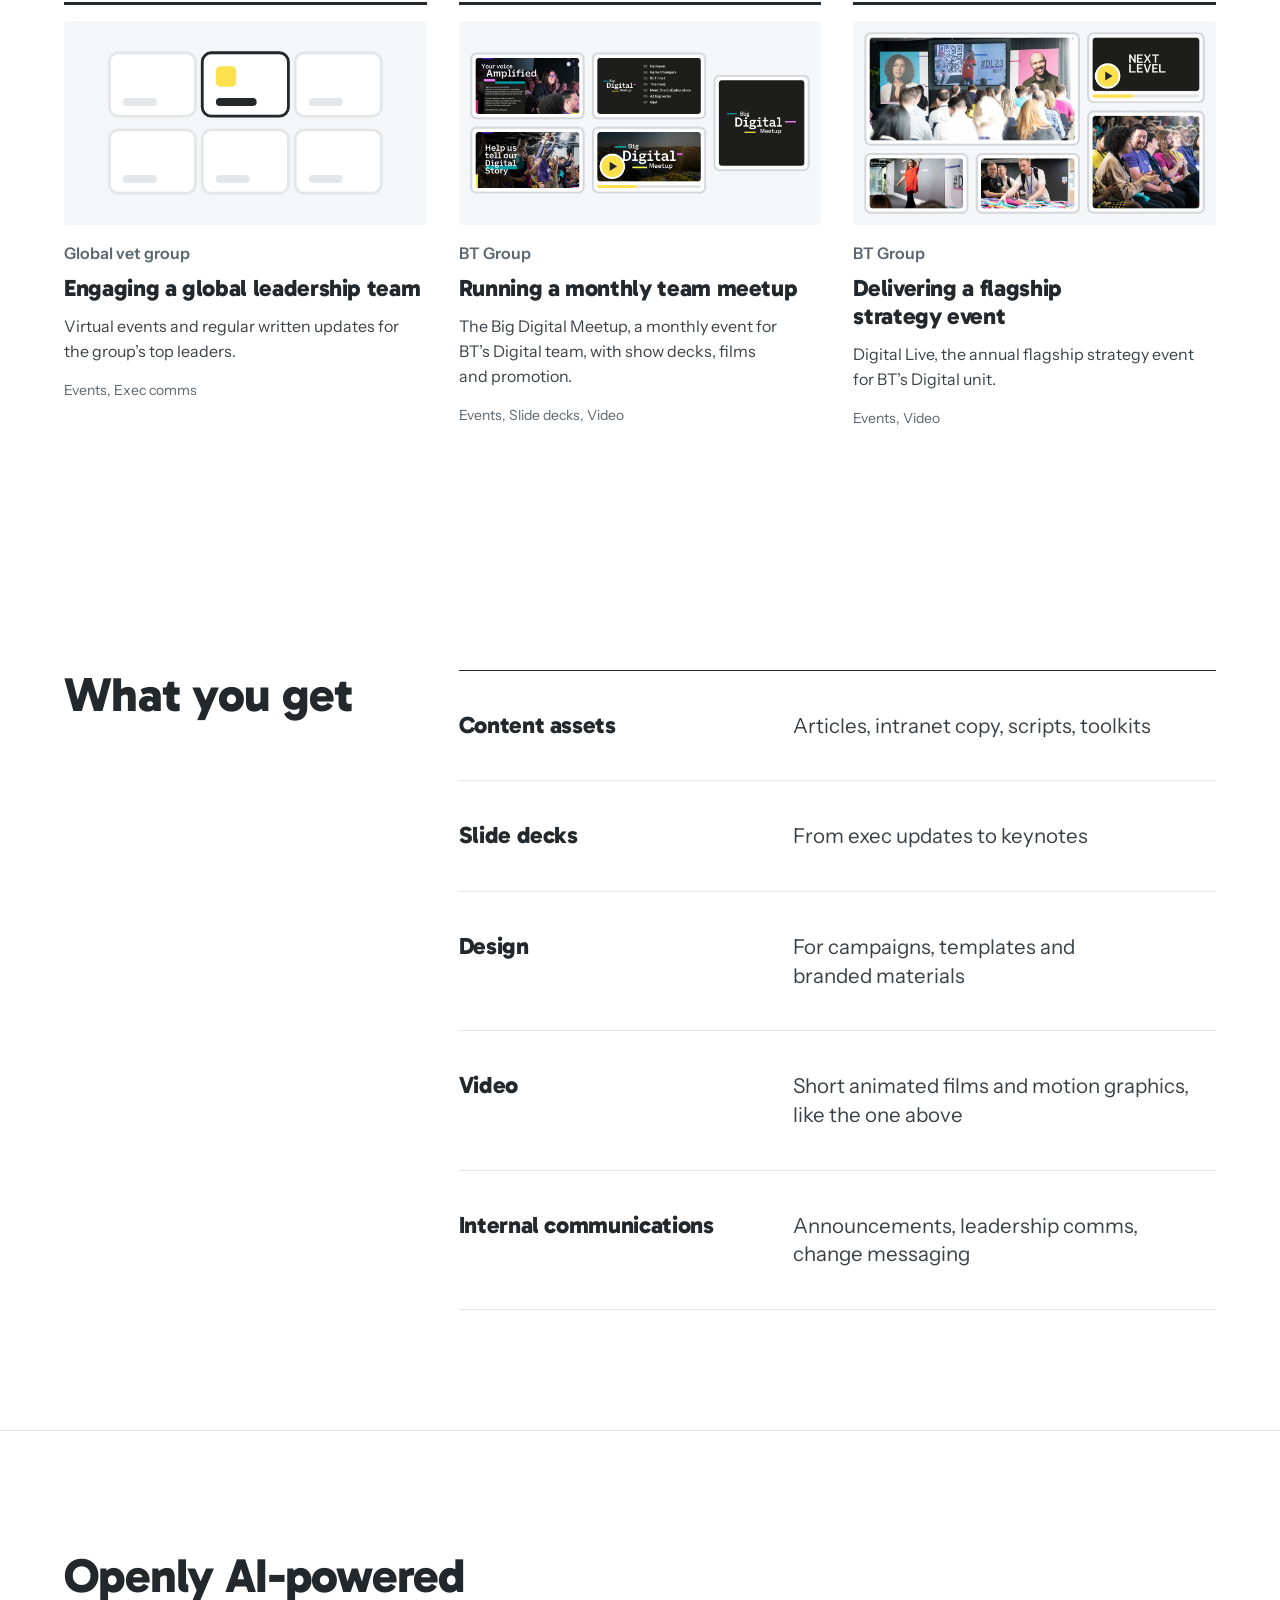
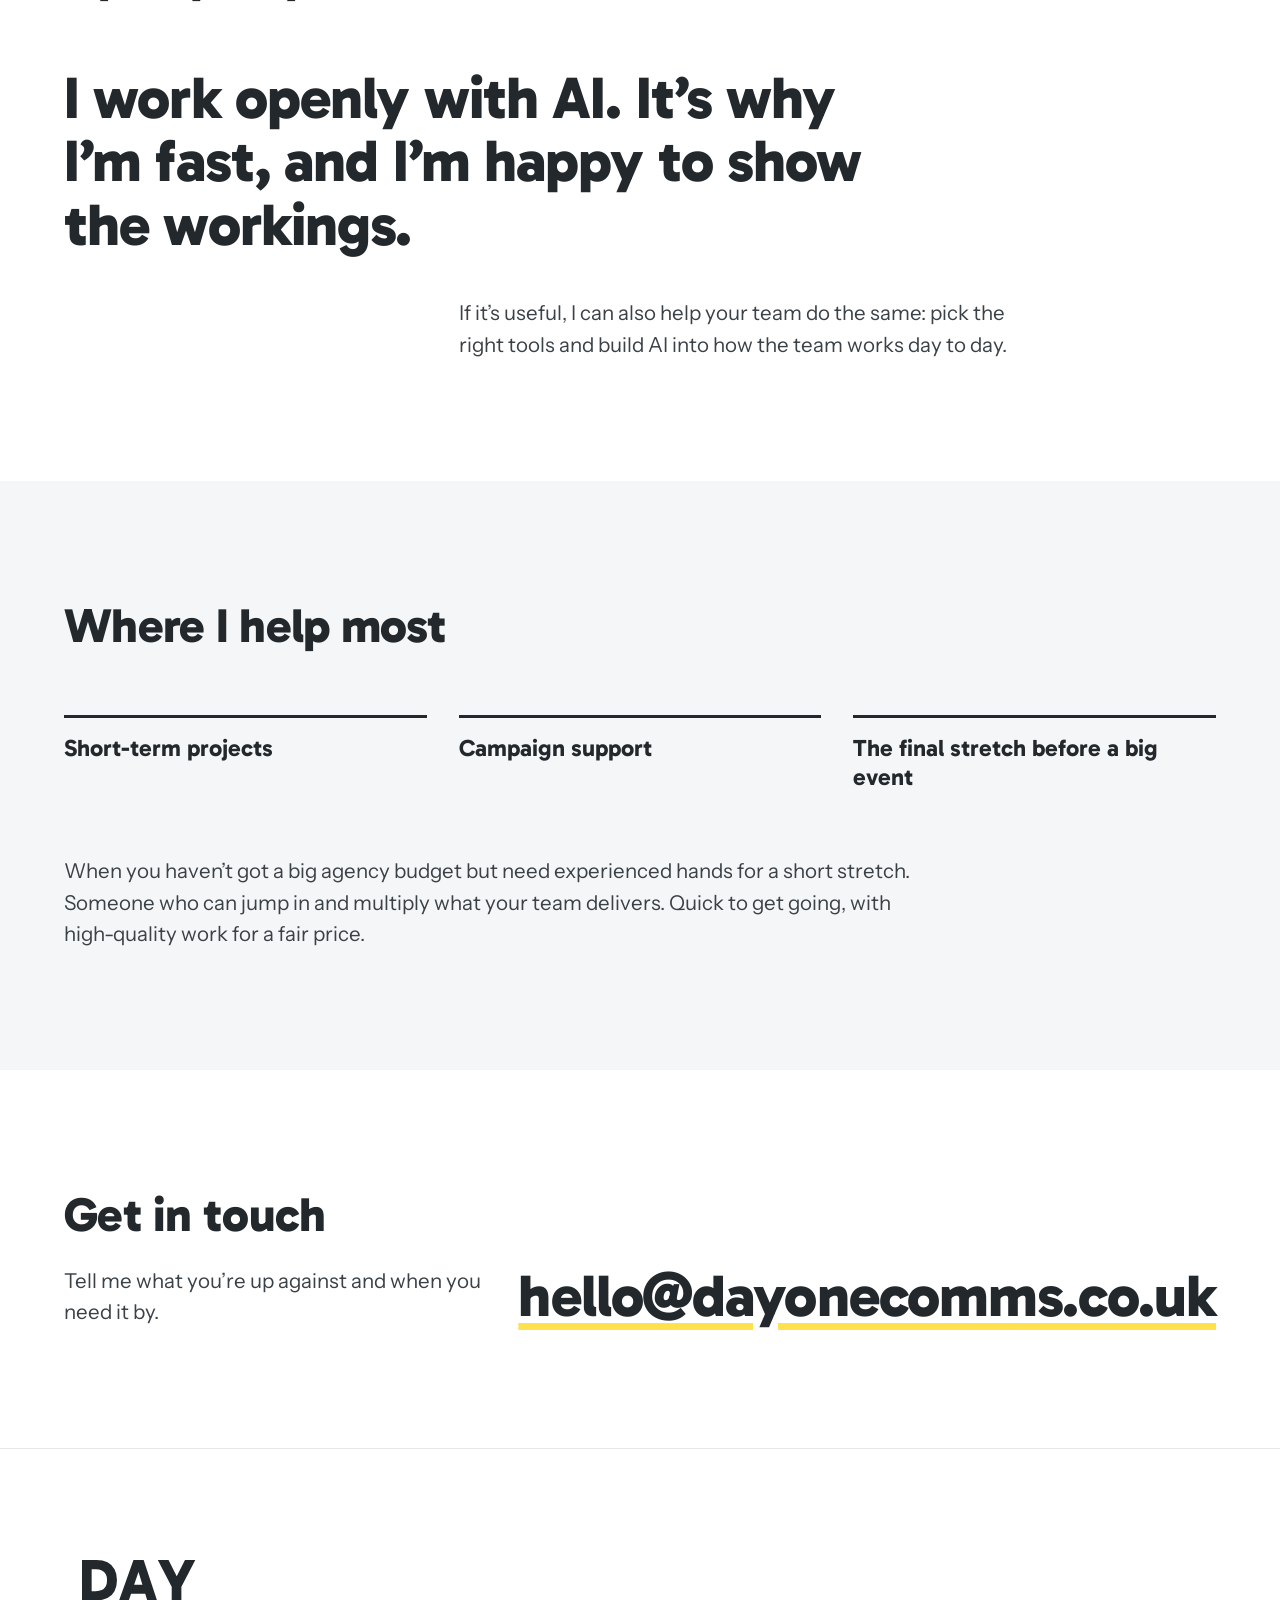
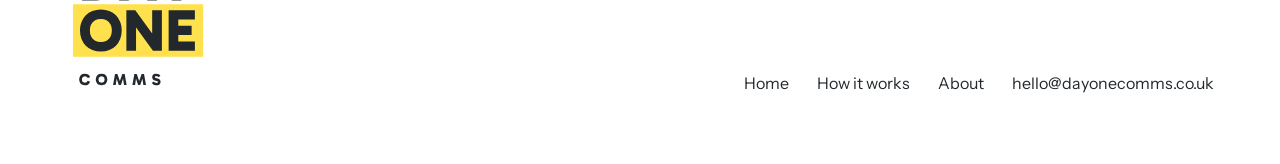
==== commit aa757b97: "Swap security and Digital 2.0 for two BT event tiles Adds the Big Digital Meetup (show deck, holding" ====
--- a/index.html
+++ b/index.html
@@ -57,7 +57,7 @@
         <h2 class="reveal">Selected work</h2>
         <ul class="work-grid">
           <li class="tile reveal" style="--i: 0">
-            <div class="tile-media"><img src="assets/work/work-clinical-strategy.jpg" alt="Clinical strategy slides on the framework, scale of opportunity and owner journey, with the launch film and a practice poster" width="1280" height="720" loading="lazy"></div>
+            <div class="tile-media"><img src="assets/work/work-clinical-strategy.jpg" alt="Clinical strategy slides on the framework, scale of opportunity and owner journey, with the launch film and a group practice poster" width="1280" height="720" loading="lazy"></div>
             <p class="tile-client">Global vet group</p>
             <h3>Rolling out a flagship clinical strategy</h3>
             <p class="tile-line">Films, decks and toolkits that took one clinical strategy to teams in 19 countries.</p>
@@ -114,18 +114,18 @@
             <p class="tile-tags">Events, Exec comms</p>
           </li>
           <li class="tile reveal" style="--i: 1">
-            <div class="tile-media"><img src="assets/work/work-security.jpg" alt="Twelve-month security campaign grid with the first three monthly one-pagers" width="1280" height="720" loading="lazy"></div>
-            <p class="tile-client">Global vet group</p>
-            <h3>Making security everyone’s job</h3>
-            <p class="tile-line">A 12-month information security awareness campaign for 40,000 colleagues.</p>
-            <p class="tile-tags">Campaign, Design</p>
+            <div class="tile-media"><img src="assets/work/work-meetup.jpg" alt="Big Digital Meetup show slides, holding-loop film and promotional square" width="1280" height="720" loading="lazy"></div>
+            <p class="tile-client">BT Group</p>
+            <h3>Running a monthly team meetup</h3>
+            <p class="tile-line">The Big Digital Meetup, a monthly event for BT’s Digital team, with show decks, films and promotion.</p>
+            <p class="tile-tags">Events, Slide decks, Video</p>
           </li>
           <li class="tile reveal" style="--i: 2">
-            <div class="tile-media"><img src="assets/work/work-digital-transformation.jpg" alt="Digital 2.0 slides on success factors, audience insight and content drops, with the themes film" width="1280" height="720" loading="lazy"></div>
+            <div class="tile-media"><img src="assets/work/work-digital-live.jpg" alt="Digital Live audience, stage and event sting" width="1280" height="720" loading="lazy"></div>
             <p class="tile-client">BT Group</p>
-            <h3>Leading digital transformation comms</h3>
-            <p class="tile-line">Internal comms for the COO of BT’s Digital unit, and leading a cross-functional transformation squad.</p>
-            <p class="tile-tags">Exec comms, Change</p>
+            <h3>Delivering a flagship strategy event</h3>
+            <p class="tile-line">Digital Live, the annual flagship strategy event for BT’s Digital unit.</p>
+            <p class="tile-tags">Events, Video</p>
           </li>
         </ul>
       </div>
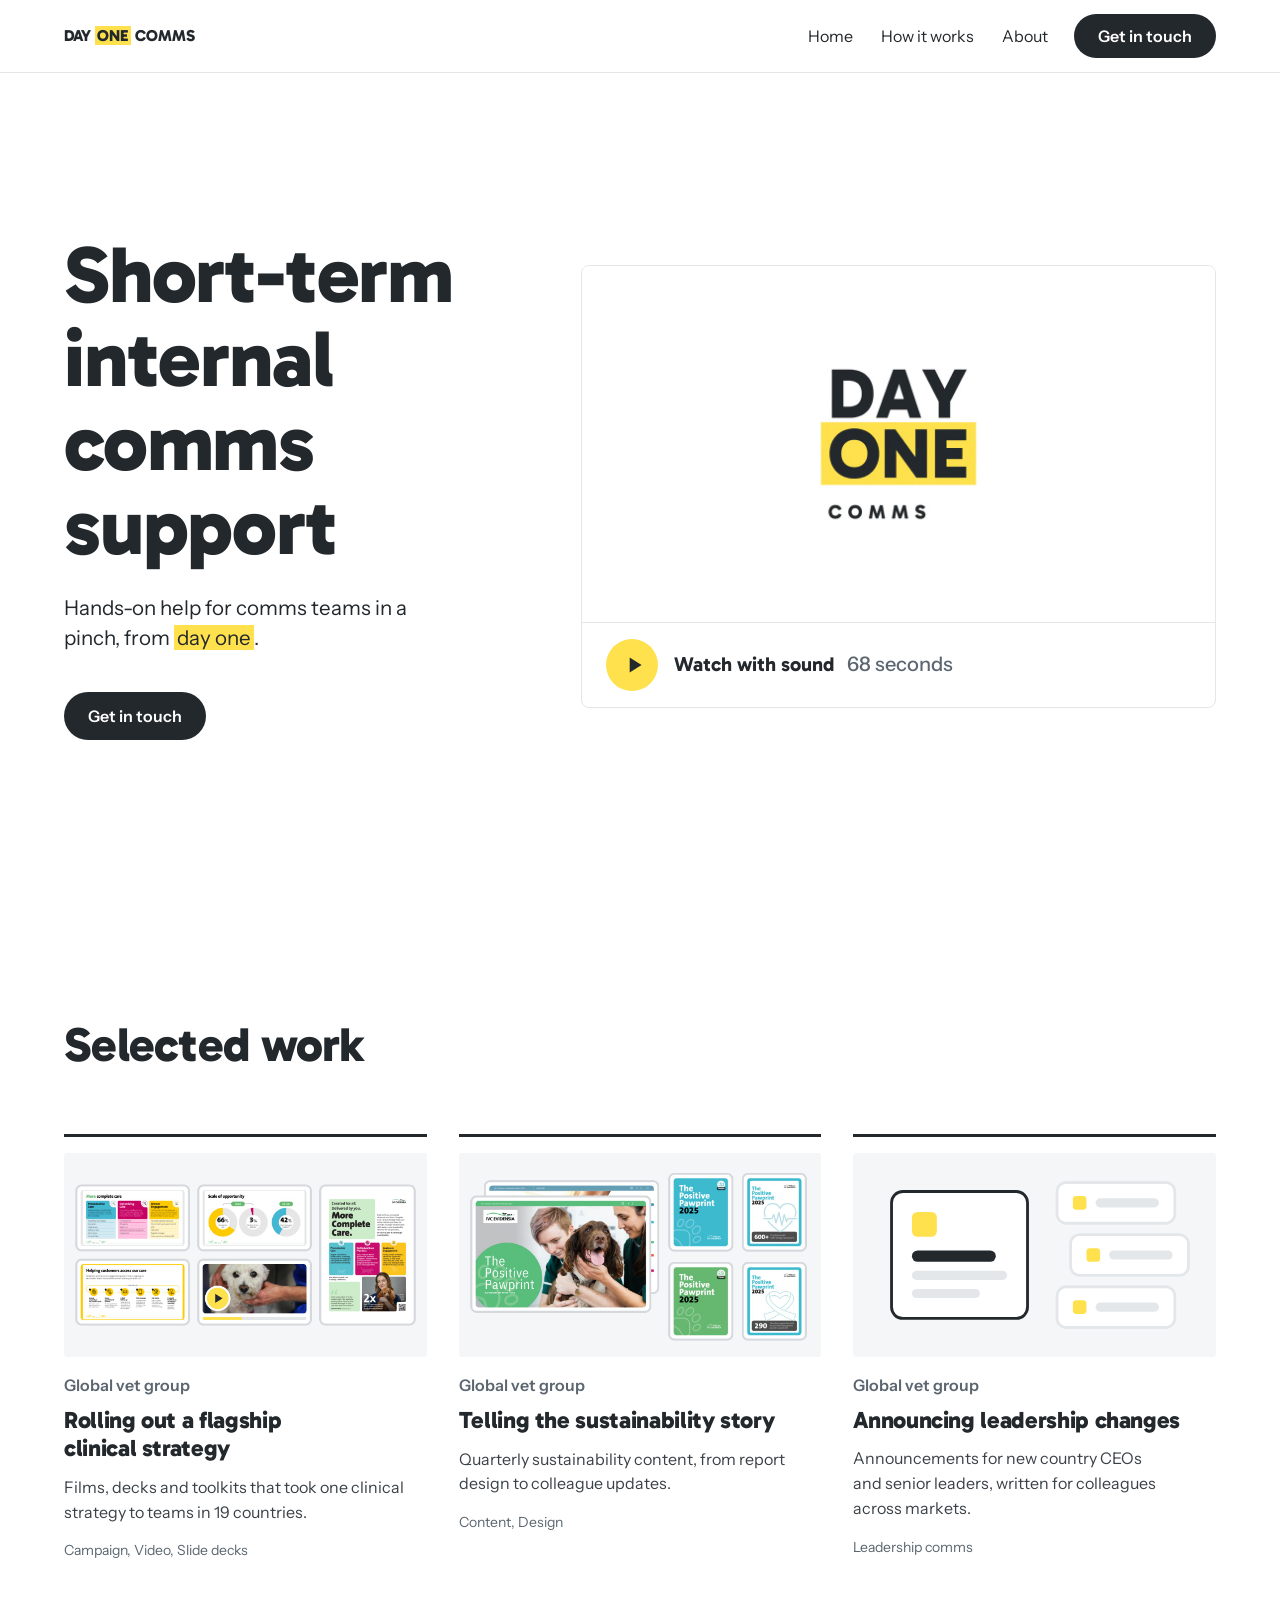
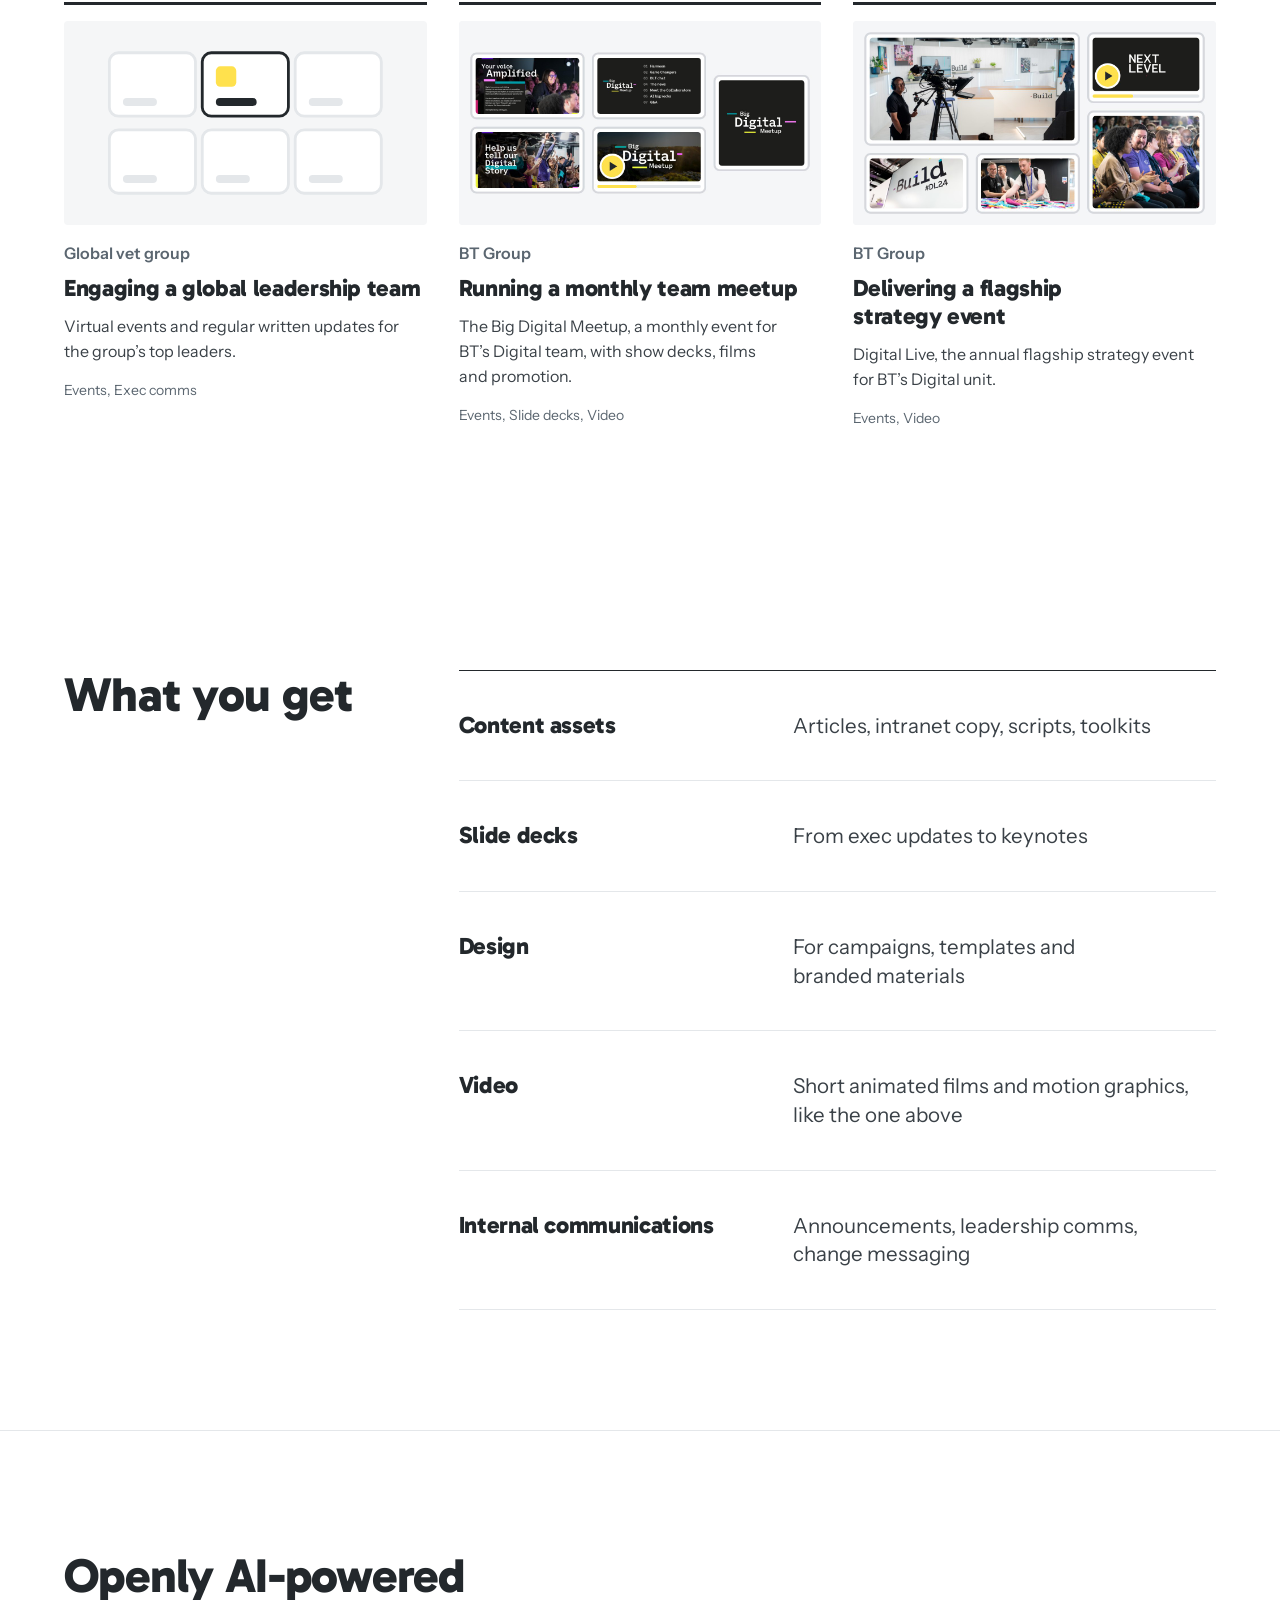
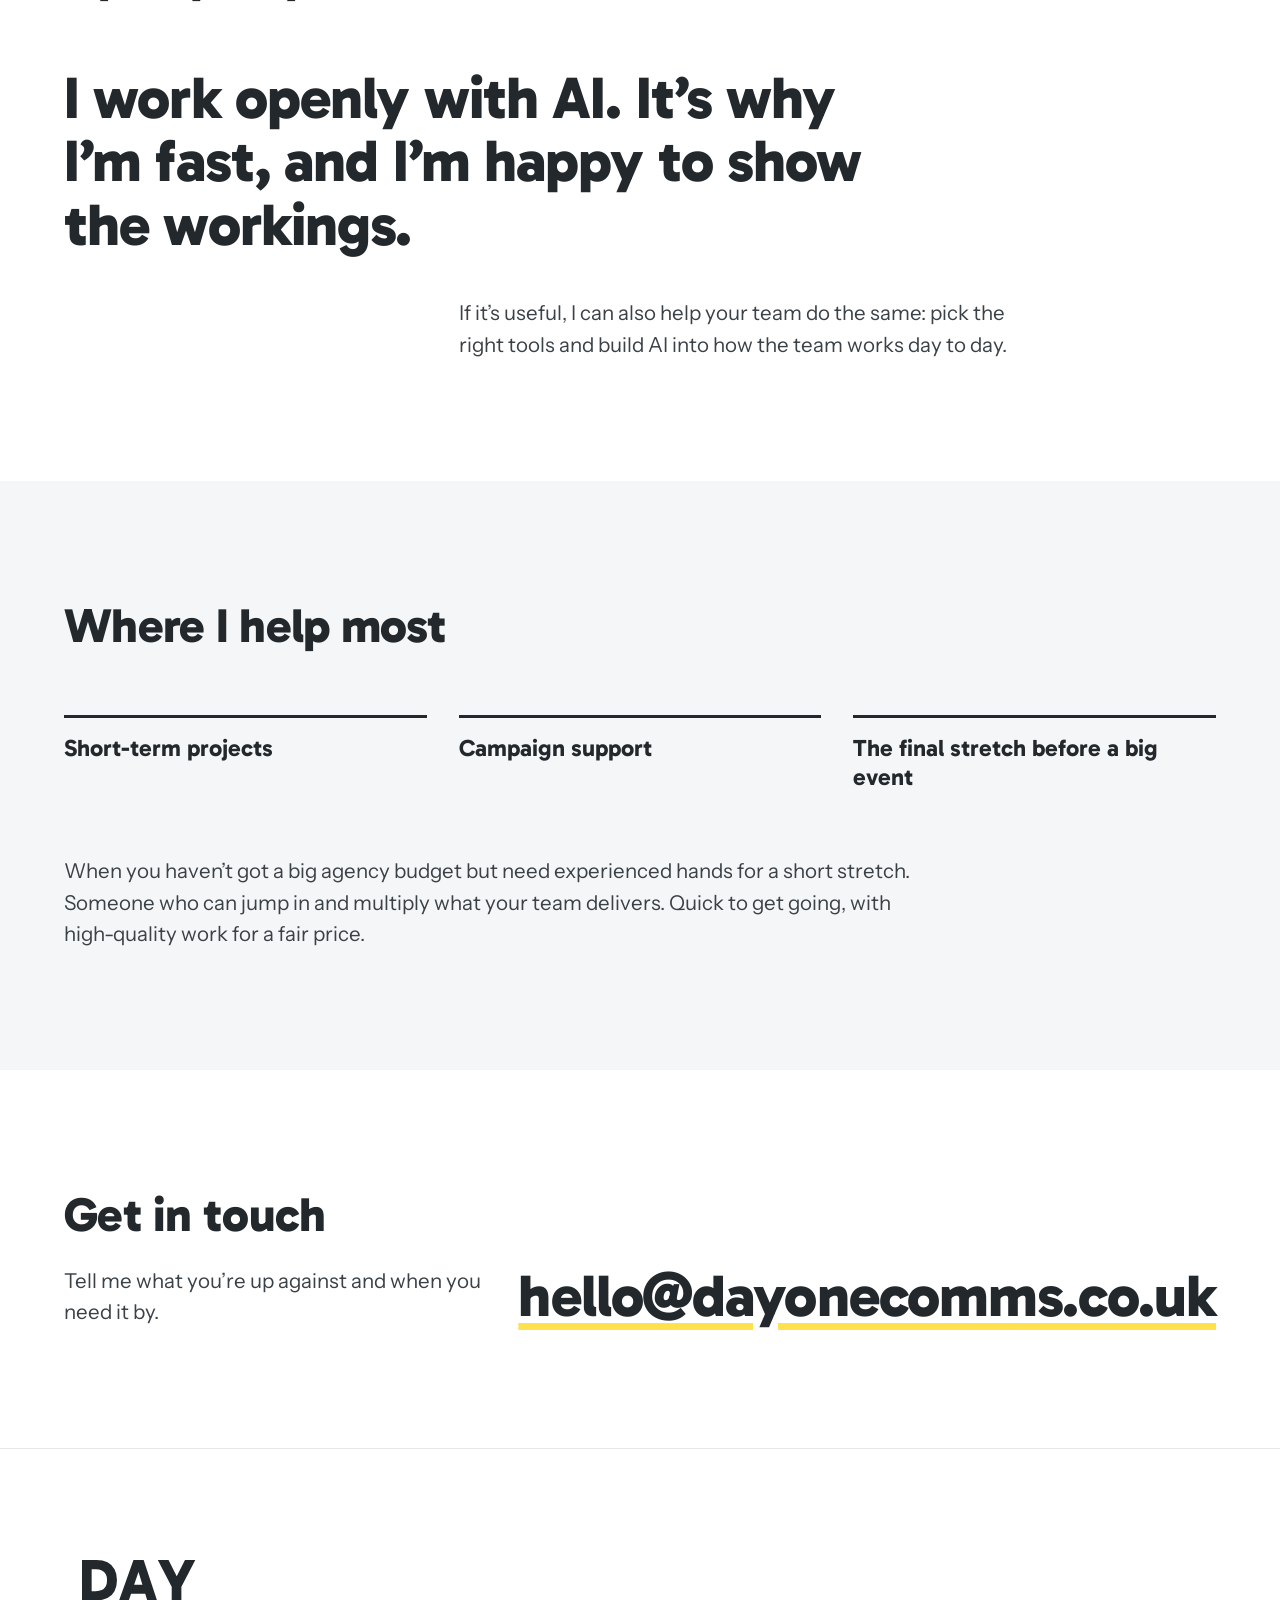
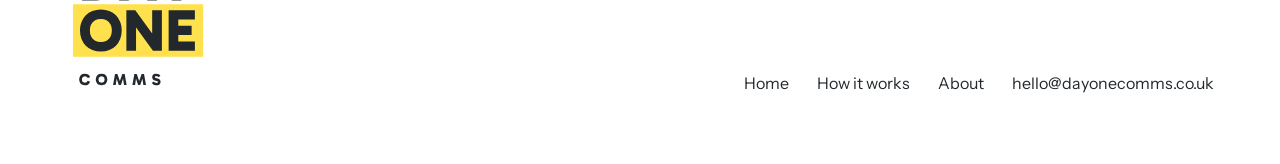
==== commit 43b4affe: "Play silent film loops inside the work tiles Short loops (18 to 87KB each) sit over the film frames " ====
--- a/index.html
+++ b/index.html
@@ -7,7 +7,7 @@
   <meta name="description" content="Short-term, hands-on internal comms support. Content, slide decks, design and internal communications, produced from day one. Openly AI-powered.">
   <link rel="icon" href="favicon.svg" type="image/svg+xml">
   <link rel="stylesheet" href="https://fonts.googleapis.com/css2?family=Gabarito:wght@400..900&family=Instrument+Sans:ital,wght@0,400..700;1,400..700&display=swap">
-  <link rel="stylesheet" href="site.css?v=3">
+  <link rel="stylesheet" href="site.css?v=4">
   <script>document.documentElement.classList.add('js');</script>
 </head>
 <body>
@@ -57,14 +57,14 @@
         <h2 class="reveal">Selected work</h2>
         <ul class="work-grid">
           <li class="tile reveal" style="--i: 0">
-            <div class="tile-media"><img src="assets/work/work-clinical-strategy.jpg" alt="Clinical strategy slides on the framework, scale of opportunity and owner journey, with the launch film and a group practice poster" width="1280" height="720" loading="lazy"></div>
+            <div class="tile-media"><div class="tile-art"><img src="assets/work/work-clinical-strategy.jpg" alt="Clinical strategy slides on the framework, scale of opportunity and owner journey, with the launch film and a group practice poster" width="1280" height="720" loading="lazy"><div class="tile-film" style="left:38.203%;top:54.444%;width:28.594%;height:24.167%"><video muted loop playsinline preload="none" aria-hidden="true" data-src="assets/work/clip-clinical.mp4"></video></div><div class="tile-rail" style="left:38.203%;top:80.278%;width:28.594%;height:1.667%"><i></i></div></div></div>
             <p class="tile-client">Global vet group</p>
             <h3>Rolling out a flagship clinical strategy</h3>
             <p class="tile-line">Films, decks and toolkits that took one clinical strategy to teams in 19 countries.</p>
             <p class="tile-tags">Campaign, Video, Slide decks</p>
           </li>
           <li class="tile reveal" style="--i: 1">
-            <div class="tile-media"><img src="assets/work/work-sustainability.jpg" alt="2025 sustainability report and social posts" width="1280" height="720" loading="lazy"></div>
+            <div class="tile-media"><div class="tile-art"><img src="assets/work/work-sustainability.jpg" alt="2025 sustainability report and social posts" width="1280" height="720" loading="lazy"></div></div>
             <p class="tile-client">Global vet group</p>
             <h3>Telling the sustainability story</h3>
             <p class="tile-line">Quarterly sustainability content, from report design to colleague updates.</p>
@@ -114,14 +114,14 @@
             <p class="tile-tags">Events, Exec comms</p>
           </li>
           <li class="tile reveal" style="--i: 1">
-            <div class="tile-media"><img src="assets/work/work-meetup.jpg" alt="Big Digital Meetup show slides, holding-loop film and promotional square" width="1280" height="720" loading="lazy"></div>
+            <div class="tile-media"><div class="tile-art"><img src="assets/work/work-meetup.jpg" alt="Big Digital Meetup show slides, holding-loop film and promotional square" width="1280" height="720" loading="lazy"><div class="tile-film" style="left:38.203%;top:54.444%;width:28.594%;height:24.167%"><video muted loop playsinline preload="none" aria-hidden="true" data-src="assets/work/clip-meetup.mp4"></video></div><div class="tile-rail" style="left:38.203%;top:80.278%;width:28.594%;height:1.667%"><i></i></div></div></div>
             <p class="tile-client">BT Group</p>
             <h3>Running a monthly team meetup</h3>
             <p class="tile-line">The Big Digital Meetup, a monthly event for BT’s Digital team, with show decks, films and promotion.</p>
             <p class="tile-tags">Events, Slide decks, Video</p>
           </li>
           <li class="tile reveal" style="--i: 2">
-            <div class="tile-media"><img src="assets/work/work-digital-live.jpg" alt="Digital Live audience, stage and event sting" width="1280" height="720" loading="lazy"></div>
+            <div class="tile-media"><div class="tile-art"><img src="assets/work/work-digital-live.jpg" alt="Digital Live audience, stage and event sting" width="1280" height="720" loading="lazy"><div class="tile-film" style="left:66.016%;top:8.194%;width:29.375%;height:26.111%"><video muted loop playsinline preload="none" aria-hidden="true" data-src="assets/work/clip-digital-live.mp4"></video></div><div class="tile-rail" style="left:66.016%;top:35.972%;width:29.375%;height:1.667%"><i></i></div></div></div>
             <p class="tile-client">BT Group</p>
             <h3>Delivering a flagship strategy event</h3>
             <p class="tile-line">Digital Live, the annual flagship strategy event for BT’s Digital unit.</p>
@@ -209,7 +209,7 @@
   })();
 </script>
 
-<script src="motion.js?v=1" defer></script>
+<script src="motion.js?v=2" defer></script>
 <!-- Cloudflare Web Analytics --><script type='module' src='https://static.cloudflareinsights.com/beacon.min.js' data-cf-beacon='{"token": "22058b80ae3543c8bf9f6d104d61c646"}'></script><!-- End Cloudflare Web Analytics -->
 </body>
 </html>
--- a/site.css
+++ b/site.css
@@ -176,8 +176,16 @@
 .tile::before { content: ""; position: absolute; inset: -3px 0 auto 0; height: 3px; background: var(--color-accent); transform: scaleX(0); transform-origin: left; transition: transform var(--dur-long) var(--ease-out); }
 .tile:hover::before { transform: scaleX(1); }
 .tile-media { aspect-ratio: 16 / 9; margin-bottom: var(--space-md); border-radius: var(--radius-card); overflow: hidden; background: var(--color-paper-2); }
-.tile-media img, .tile-media svg { display: block; width: 100%; height: 100%; object-fit: cover; transition: transform var(--dur-long) var(--ease-out); }
-.tile:hover .tile-media img { transform: scale(1.03); }
+.tile-art { position: relative; width: 100%; height: 100%; transition: transform var(--dur-long) var(--ease-out); }
+.tile-media img, .tile-media svg { display: block; width: 100%; height: 100%; object-fit: cover; }
+.tile:hover .tile-art { transform: scale(1.03); }
+/* Live film loops laid over the film frames drawn into the tile art */
+.tile-film { position: absolute; border-radius: 3px; overflow: hidden; opacity: 0; transition: opacity var(--dur-long) var(--ease-out); }
+.tile-film.is-playing { opacity: 1; }
+.tile-film video { display: block; width: 100%; height: 100%; object-fit: cover; }
+.tile-rail { position: absolute; border-radius: 999px; overflow: hidden; background: #e4e7ea; opacity: 0; transition: opacity var(--dur-long) var(--ease-out); }
+.tile-film.is-playing + .tile-rail { opacity: 1; }
+.tile-rail i { position: absolute; inset: 0; background: var(--color-accent); transform: scaleX(0); transform-origin: left; }
 .tile-client { font-weight: 600; color: var(--color-muted); }
 .tile h3 { margin-top: var(--space-xs); font-size: var(--text-title); line-height: 1.2; }
 .tile-line { margin-top: var(--space-sm); color: var(--color-ink-2); }
@@ -189,5 +197,5 @@
   .js mark.sweep { transition: none; background-size: 100% 100%; }
   .js .reveal { opacity: 1; transform: none; transition: none; }
   .tile::before { transition: none; }
-  .tile-media img { transition: none; }
-}
+  .tile-art, .tile-film, .tile-rail { transition: none; }
+}
